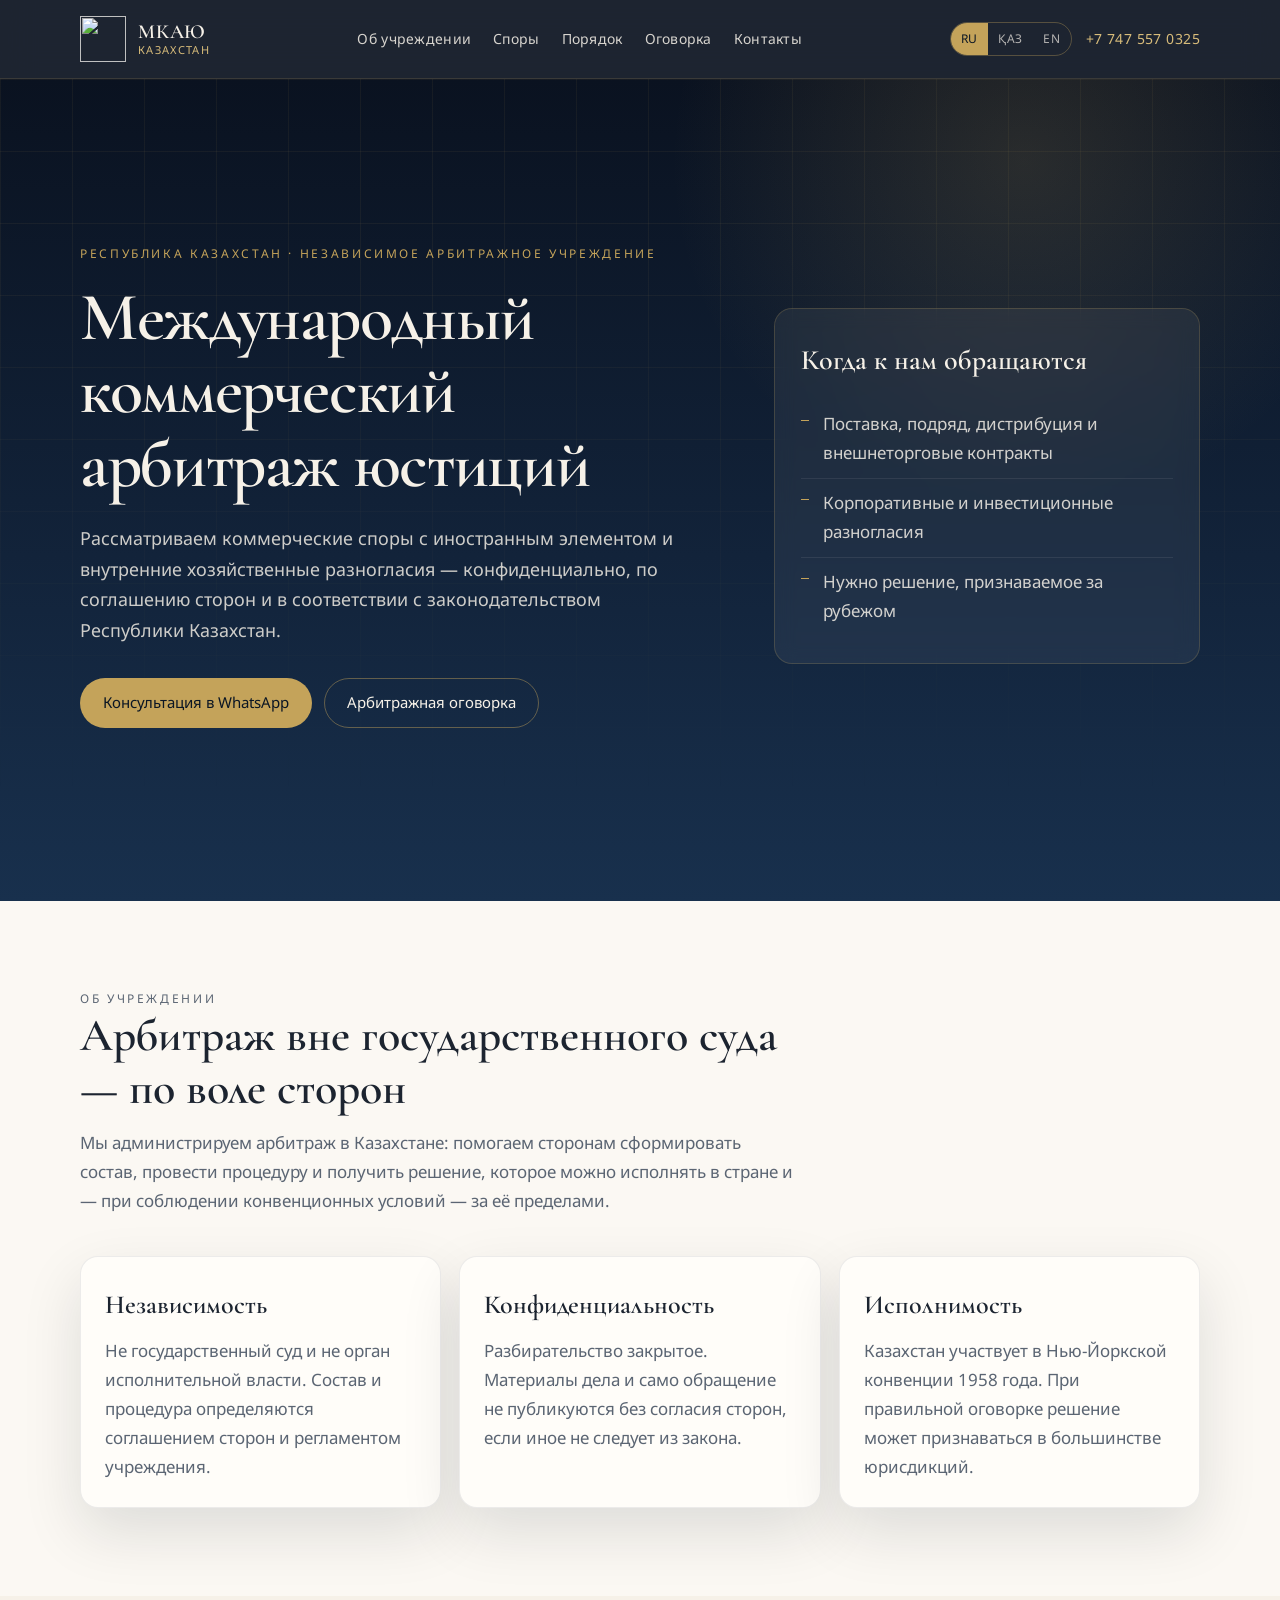
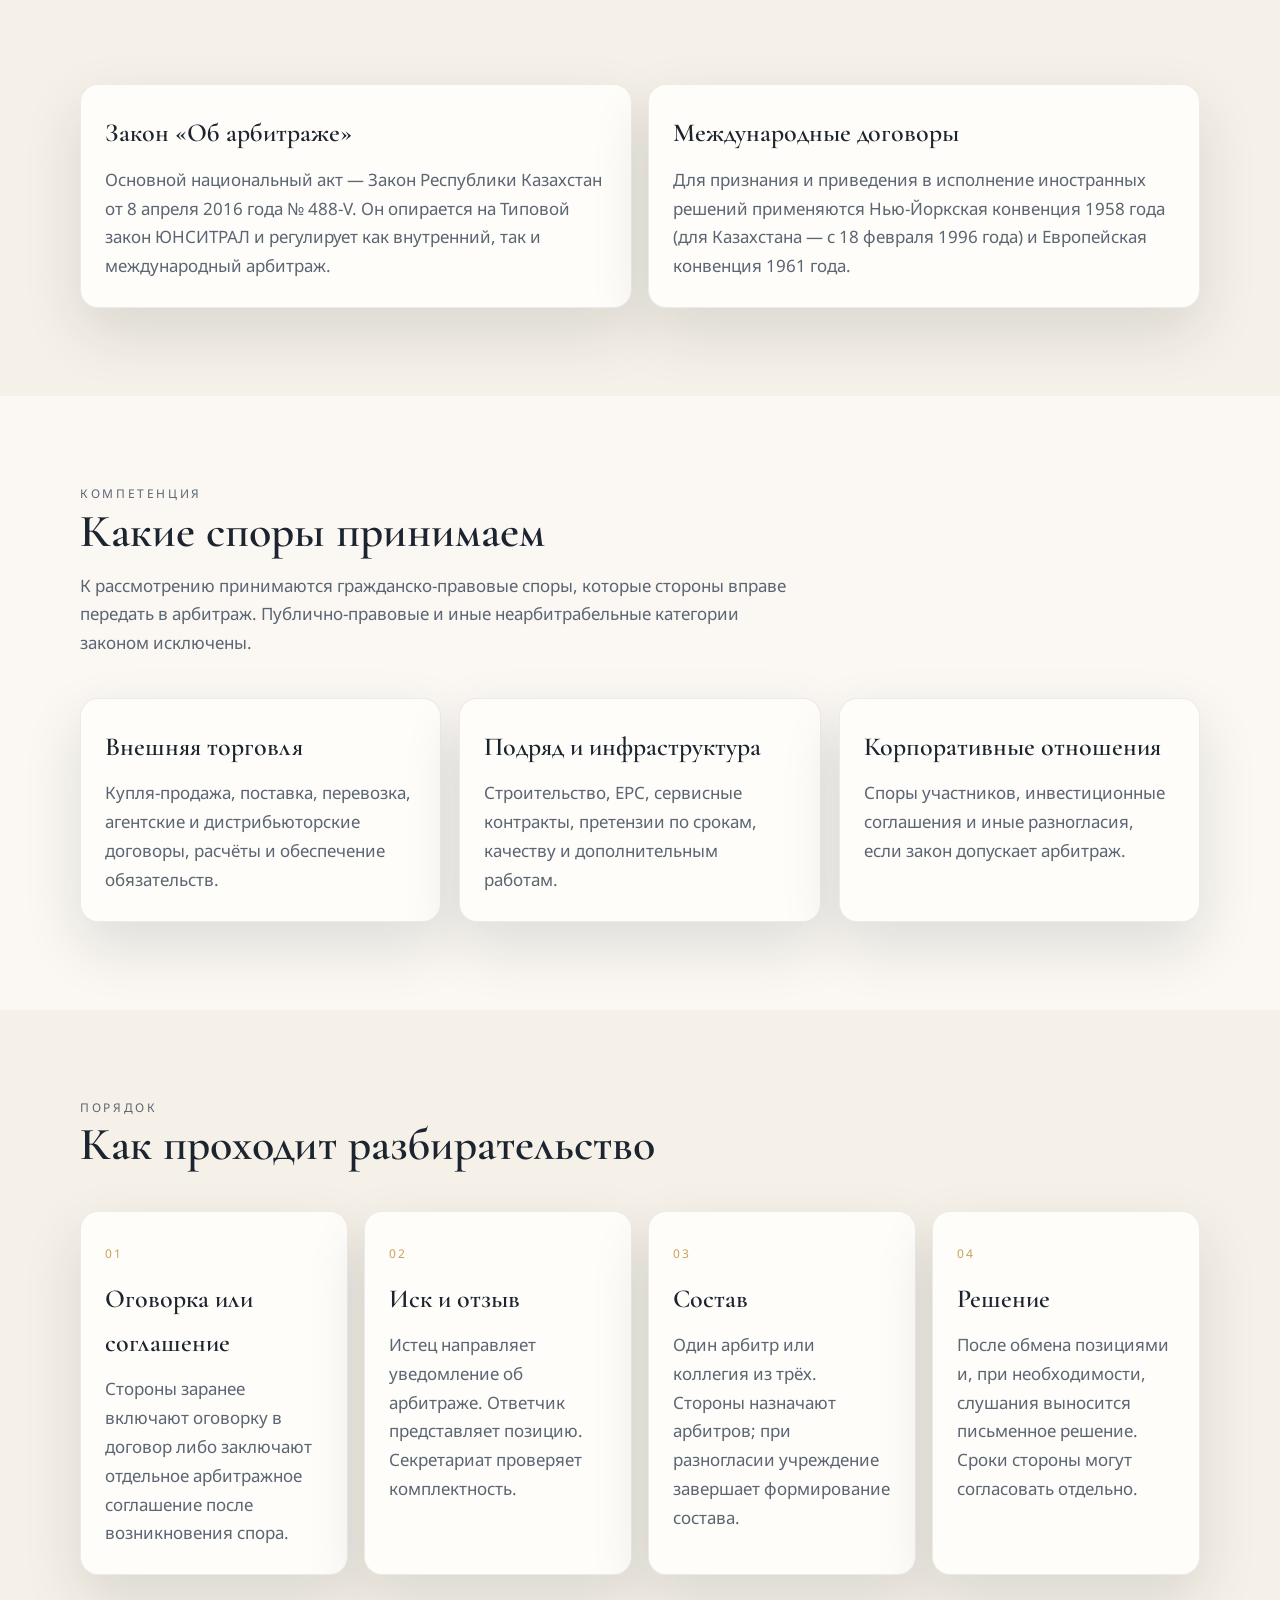
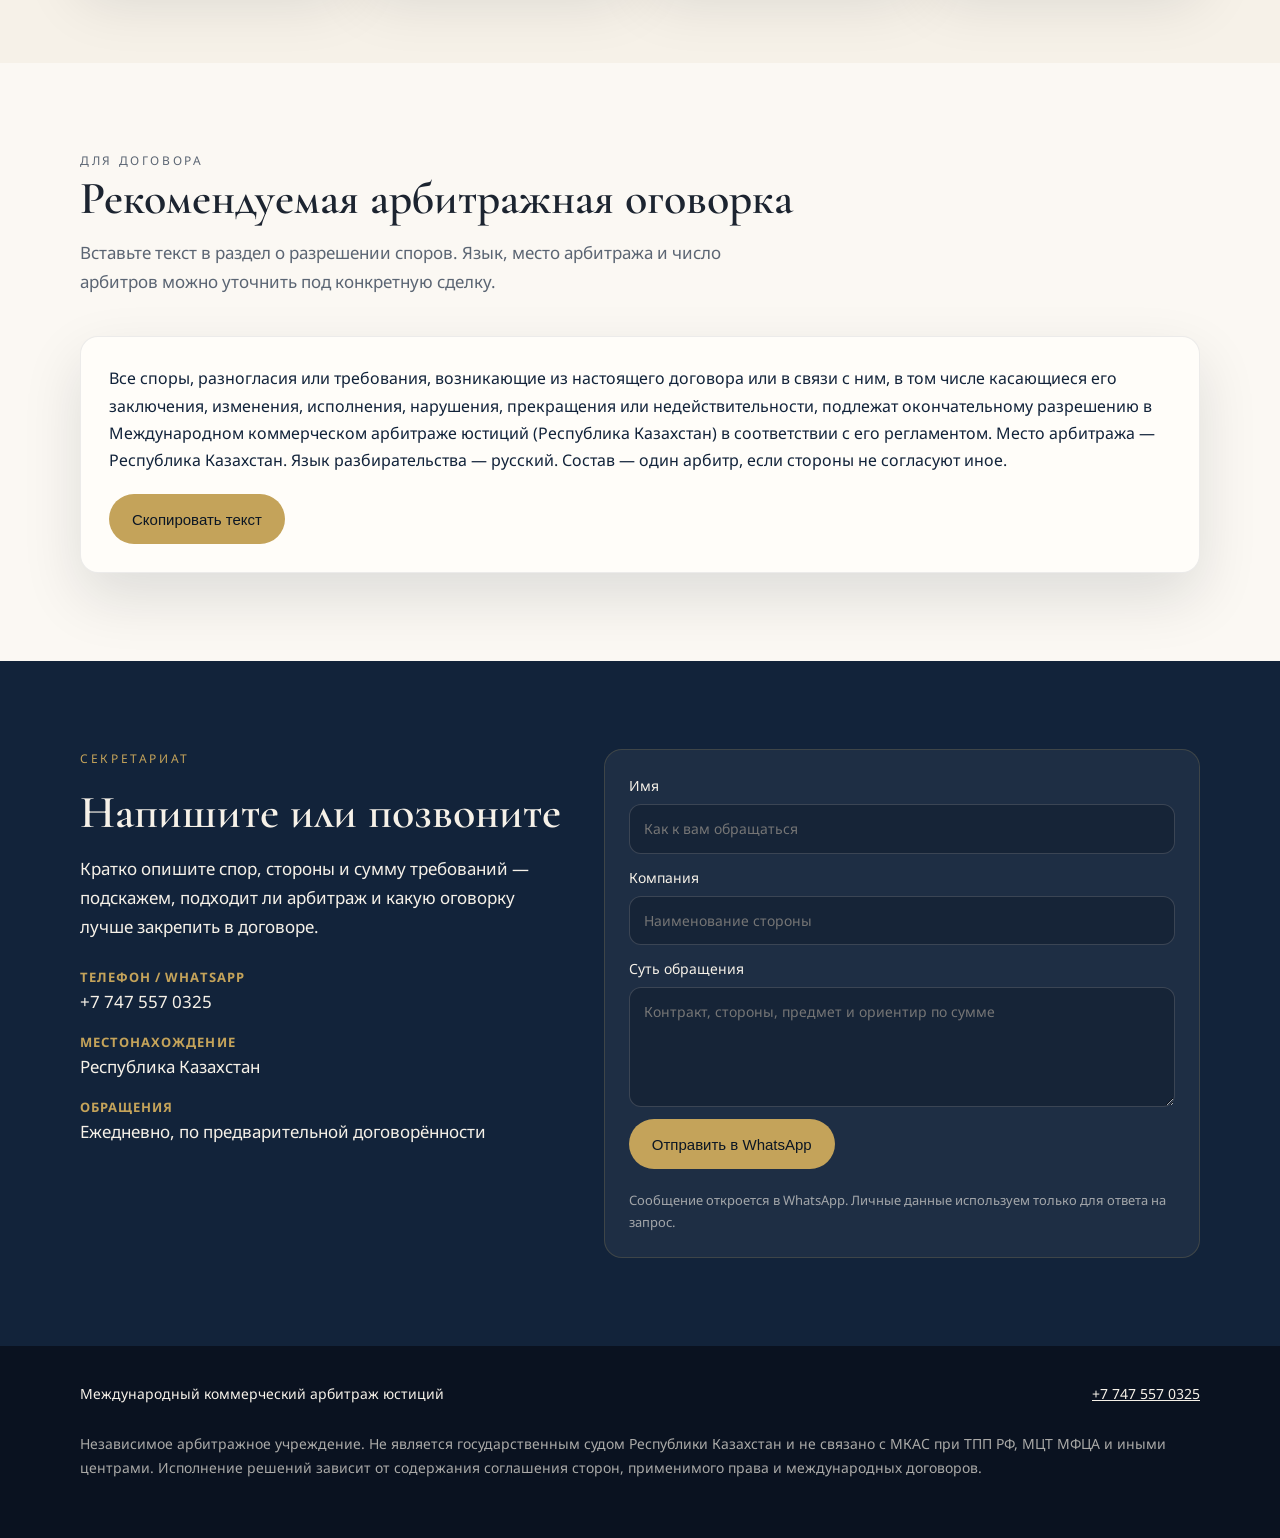
==== index.html @ 17c097e4 "Add a one-page landing for ICAJ in Kazakhstan Single-page institutional site in Russian, Kazakh, and" ====
<!DOCTYPE html>
<html lang="ru" data-lang="ru">
  <head>
    <meta charset="utf-8" />
    <meta name="viewport" content="width=device-width, initial-scale=1" />
    <meta
      name="description"
      content="Международный коммерческий арбитраж юстиций — независимое арбитражное учреждение в Республике Казахстан. Консультация: +7 747 557 0325"
    />
    <title>Международный коммерческий арбитраж юстиций — Казахстан</title>
    <link rel="icon" href="assets/emblem.svg" type="image/svg+xml" />
    <link rel="preconnect" href="https://fonts.googleapis.com" />
    <link rel="preconnect" href="https://fonts.gstatic.com" crossorigin />
    <link
      href="https://fonts.googleapis.com/css2?family=Cormorant+Garamond:wght@600;700&family=Noto+Sans:ital,wght@0,400;0,500;0,600;1,400&display=swap"
      rel="stylesheet"
    />
    <link rel="stylesheet" href="css/styles.css" />
  </head>
  <body>
    <a class="skip" href="#content">Skip</a>
    <header class="site-header">
      <div class="wrap header-inner">
        <a class="brand" href="#top">
          <img src="assets/emblem.svg" alt="" width="46" height="46" />
          <span class="brand-text">
            <strong data-i18n="brand">МКАЮ</strong>
            <span data-i18n="brandSub">Казахстан</span>
          </span>
        </a>
        <nav class="nav" aria-label="primary">
          <a href="#about" data-i18n="navAbout">Об учреждении</a>
          <a href="#disputes" data-i18n="navDisputes">Споры</a>
          <a href="#procedure" data-i18n="navProcedure">Порядок</a>
          <a href="#clause" data-i18n="navClause">Оговорка</a>
          <a href="#contact" data-i18n="navContact">Контакты</a>
        </nav>
        <div class="header-actions">
          <div class="lang" role="group" aria-label="Language">
            <button type="button" data-lang="ru" aria-pressed="true">RU</button>
            <button type="button" data-lang="kk" aria-pressed="false">ҚАЗ</button>
            <button type="button" data-lang="en" aria-pressed="false">EN</button>
          </div>
          <a class="phone" data-phone href="tel:+77475570325">+7 747 557 0325</a>
          <button class="menu-toggle" type="button" aria-expanded="false" aria-label="Menu">☰</button>
        </div>
      </div>
    </header>

    <main id="content">
      <section class="hero" id="top">
        <div class="wrap hero-grid">
          <div>
            <p class="kicker" data-i18n="kicker">Республика Казахстан · независимое арбитражное учреждение</p>
            <h1 data-i18n="h1">Международный коммерческий арбитраж юстиций</h1>
            <p class="lead" data-i18n="lead">
              Рассматриваем коммерческие споры с иностранным элементом и внутренние хозяйственные разногласия —
              конфиденциально, по соглашению сторон и в соответствии с законодательством Республики Казахстан.
            </p>
            <div class="actions">
              <a class="btn btn-gold" href="#contact" data-wa-consult data-i18n="ctaConsult">Консультация в WhatsApp</a>
              <a class="btn btn-ghost" href="#clause" data-i18n="ctaClause">Арбитражная оговорка</a>
            </div>
          </div>
          <aside class="hero-card">
            <h2 data-i18n="heroCardTitle">Когда к нам обращаются</h2>
            <ul>
              <li data-i18n="heroLi1">Поставка, подряд, дистрибуция и внешнеторговые контракты</li>
              <li data-i18n="heroLi2">Корпоративные и инвестиционные разногласия</li>
              <li data-i18n="heroLi3">Нужно решение, признаваемое за рубежом</li>
            </ul>
          </aside>
        </div>
      </section>

      <section class="section" id="about">
        <div class="wrap">
          <div class="section-head">
            <p class="kicker" data-i18n="aboutKicker">Об учреждении</p>
            <h2 data-i18n="aboutTitle">Арбитраж вне государственного суда — по воле сторон</h2>
            <p data-i18n="aboutLead">
              Мы администрируем арбитраж в Казахстане: помогаем сторонам сформировать состав, провести процедуру и получить
              решение, которое можно исполнять в стране и — при соблюдении конвенционных условий — за её пределами.
            </p>
          </div>
          <div class="cards">
            <article class="card">
              <h3 data-i18n="card1Title">Независимость</h3>
              <p data-i18n="card1Text">
                Не государственный суд и не орган исполнительной власти. Состав и процедура определяются соглашением сторон и
                регламентом учреждения.
              </p>
            </article>
            <article class="card">
              <h3 data-i18n="card2Title">Конфиденциальность</h3>
              <p data-i18n="card2Text">
                Разбирательство закрытое. Материалы дела и само обращение не публикуются без согласия сторон, если иное не
                следует из закона.
              </p>
            </article>
            <article class="card">
              <h3 data-i18n="card3Title">Исполнимость</h3>
              <p data-i18n="card3Text">
                Казахстан участвует в Нью-Йоркской конвенции 1958 года. При правильной оговорке решение может признаваться в
                большинстве юрисдикций.
              </p>
            </article>
          </div>
        </div>
      </section>

      <section class="section section-muted" id="law">
        <div class="wrap">
          <div class="laws">
            <article class="law">
              <h3 data-i18n="law1Title">Закон «Об арбитраже»</h3>
              <p data-i18n="law1Text">
                Основной национальный акт — Закон Республики Казахстан от 8 апреля 2016 года № 488-V. Он опирается на Типовой
                закон ЮНСИТРАЛ и регулирует как внутренний, так и международный арбитраж.
              </p>
            </article>
            <article class="law">
              <h3 data-i18n="law2Title">Международные договоры</h3>
              <p data-i18n="law2Text">
                Для признания и приведения в исполнение иностранных решений применяются Нью-Йоркская конвенция 1958 года (для
                Казахстана — с 18 февраля 1996 года) и Европейская конвенция 1961 года.
              </p>
            </article>
          </div>
        </div>
      </section>

      <section class="section" id="disputes">
        <div class="wrap">
          <div class="section-head">
            <p class="kicker" data-i18n="disputesKicker">Компетенция</p>
            <h2 data-i18n="disputesTitle">Какие споры принимаем</h2>
            <p data-i18n="disputesLead">
              К рассмотрению принимаются гражданско-правовые споры, которые стороны вправе передать в арбитраж.
              Публично-правовые и иные неарбитрабельные категории законом исключены.
            </p>
          </div>
          <div class="cards">
            <article class="card">
              <h3 data-i18n="d1Title">Внешняя торговля</h3>
              <p data-i18n="d1Text">
                Купля-продажа, поставка, перевозка, агентские и дистрибьюторские договоры, расчёты и обеспечение обязательств.
              </p>
            </article>
            <article class="card">
              <h3 data-i18n="d2Title">Подряд и инфраструктура</h3>
              <p data-i18n="d2Text">Строительство, EPC, сервисные контракты, претензии по срокам, качеству и дополнительным работам.</p>
            </article>
            <article class="card">
              <h3 data-i18n="d3Title">Корпоративные отношения</h3>
              <p data-i18n="d3Text">Споры участников, инвестиционные соглашения и иные разногласия, если закон допускает арбитраж.</p>
            </article>
          </div>
        </div>
      </section>

      <section class="section section-muted" id="procedure">
        <div class="wrap">
          <div class="section-head">
            <p class="kicker" data-i18n="procedureKicker">Порядок</p>
            <h2 data-i18n="procedureTitle">Как проходит разбирательство</h2>
          </div>
          <div class="steps">
            <article class="step">
              <span class="step-num">01</span>
              <h3 data-i18n="s1Title">Оговорка или соглашение</h3>
              <p data-i18n="s1Text">
                Стороны заранее включают оговорку в договор либо заключают отдельное арбитражное соглашение после возникновения
                спора.
              </p>
            </article>
            <article class="step">
              <span class="step-num">02</span>
              <h3 data-i18n="s2Title">Иск и отзыв</h3>
              <p data-i18n="s2Text">
                Истец направляет уведомление об арбитраже. Ответчик представляет позицию. Секретариат проверяет комплектность.
              </p>
            </article>
            <article class="step">
              <span class="step-num">03</span>
              <h3 data-i18n="s3Title">Состав</h3>
              <p data-i18n="s3Text">
                Один арбитр или коллегия из трёх. Стороны назначают арбитров; при разногласии учреждение завершает формирование
                состава.
              </p>
            </article>
            <article class="step">
              <span class="step-num">04</span>
              <h3 data-i18n="s4Title">Решение</h3>
              <p data-i18n="s4Text">
                После обмена позициями и, при необходимости, слушания выносится письменное решение. Сроки стороны могут
                согласовать отдельно.
              </p>
            </article>
          </div>
        </div>
      </section>

      <section class="section" id="clause">
        <div class="wrap">
          <div class="section-head">
            <p class="kicker" data-i18n="clauseKicker">Для договора</p>
            <h2 data-i18n="clauseTitle">Рекомендуемая арбитражная оговорка</h2>
            <p data-i18n="clauseLead">
              Вставьте текст в раздел о разрешении споров. Язык, место арбитража и число арбитров можно уточнить под конкретную
              сделку.
            </p>
          </div>
          <div class="clause-box">
            <blockquote data-clause data-i18n="clauseText">
              Все споры, разногласия или требования, возникающие из настоящего договора или в связи с ним, в том числе
              касающиеся его заключения, изменения, исполнения, нарушения, прекращения или недействительности, подлежат
              окончательному разрешению в Международном коммерческом арбитраже юстиций (Республика Казахстан) в соответствии с
              его регламентом. Место арбитража — Республика Казахстан. Язык разбирательства — русский. Состав — один арбитр,
              если стороны не согласуют иное.
            </blockquote>
            <button class="btn btn-gold" type="button" data-copy data-i18n="copy">Скопировать текст</button>
          </div>
        </div>
      </section>

      <section class="section section-dark" id="contact">
        <div class="wrap contact-grid">
          <div class="contact-copy">
            <p class="kicker" data-i18n="contactKicker">Секретариат</p>
            <h2 data-i18n="contactTitle">Напишите или позвоните</h2>
            <p data-i18n="contactLead">
              Кратко опишите спор, стороны и сумму требований — подскажем, подходит ли арбитраж и какую оговорку лучше закрепить
              в договоре.
            </p>
            <div class="contact-list">
              <div>
                <strong data-i18n="phoneLabel">Телефон / WhatsApp</strong>
                <a data-phone href="tel:+77475570325">+7 747 557 0325</a>
              </div>
              <div>
                <strong data-i18n="placeLabel">Местонахождение</strong>
                <span data-i18n="placeValue">Республика Казахстан</span>
              </div>
              <div>
                <strong data-i18n="hoursLabel">Обращения</strong>
                <span data-i18n="hoursValue">Ежедневно, по предварительной договорённости</span>
              </div>
            </div>
          </div>
          <form class="form" action="#" method="post">
            <label>
              <span data-i18n="name">Имя</span>
              <input name="name" type="text" autocomplete="name" data-i18n-ph="namePh" placeholder="Как к вам обращаться" />
            </label>
            <label>
              <span data-i18n="company">Компания</span>
              <input name="company" type="text" autocomplete="organization" data-i18n-ph="companyPh" placeholder="Наименование стороны" />
            </label>
            <label>
              <span data-i18n="message">Суть обращения</span>
              <textarea name="message" required data-i18n-ph="messagePh" placeholder="Контракт, стороны, предмет и ориентир по сумме"></textarea>
            </label>
            <button class="btn btn-gold" type="submit" data-i18n="send">Отправить в WhatsApp</button>
            <p class="note" data-i18n="formNote">
              Сообщение откроется в WhatsApp. Личные данные используем только для ответа на запрос.
            </p>
          </form>
        </div>
      </section>
    </main>

    <footer class="site-footer">
      <div class="wrap footer-inner">
        <div class="footer-top">
          <span data-i18n="footerName">Международный коммерческий арбитраж юстиций</span>
          <a data-phone href="tel:+77475570325">+7 747 557 0325</a>
        </div>
        <p data-i18n="footerLegal">
          Независимое арбитражное учреждение. Не является государственным судом Республики Казахстан и не связано с МКАС при
          ТПП РФ, МЦТ МФЦА и иными центрами. Исполнение решений зависит от содержания соглашения сторон, применимого права и
          международных договоров.
        </p>
      </div>
    </footer>
    <script src="js/main.js"></script>
  </body>
</html>
---- css/styles.css ----
:root {
  --ink: #0b1624;
  --navy: #12233a;
  --navy-deep: #0a1220;
  --gold: #c4a35a;
  --gold-soft: #d8bc7a;
  --parchment: #f6f1e8;
  --cream: #fbf8f3;
  --paper: #fffdf9;
  --slate: #5b6573;
  --line: rgba(196, 163, 90, 0.28);
  --text: #1c2430;
  --shadow: 0 24px 60px rgba(11, 22, 36, 0.12);
  --radius: 18px;
}

* {
  box-sizing: border-box;
}

html {
  scroll-behavior: smooth;
}

body {
  margin: 0;
  color: var(--text);
  background: var(--cream);
  font-family: "Noto Sans", "Segoe UI", sans-serif;
  font-size: 17px;
  line-height: 1.7;
}

img {
  max-width: 100%;
}

a {
  color: inherit;
}

.skip {
  position: absolute;
  left: -999px;
}

.skip:focus {
  left: 16px;
  top: 16px;
  z-index: 80;
  background: #fff;
  padding: 8px 12px;
}

.wrap {
  width: min(1120px, calc(100% - 40px));
  margin: 0 auto;
}

.site-header {
  position: sticky;
  top: 0;
  z-index: 40;
  background: rgba(10, 18, 32, 0.92);
  backdrop-filter: blur(16px);
  border-bottom: 1px solid rgba(196, 163, 90, 0.18);
}

.header-inner {
  display: flex;
  align-items: center;
  justify-content: space-between;
  gap: 20px;
  min-height: 78px;
}

.brand {
  display: flex;
  align-items: center;
  gap: 12px;
  text-decoration: none;
  color: #f6f1e8;
}

.brand img,
.brand svg {
  width: 46px;
  height: 46px;
  flex-shrink: 0;
}

.brand-text {
  display: flex;
  flex-direction: column;
  line-height: 1.15;
}

.brand-text strong {
  font-family: "Cormorant Garamond", Georgia, serif;
  font-size: 20px;
  font-weight: 600;
  letter-spacing: 0.04em;
}

.brand-text span {
  color: var(--gold-soft);
  font-size: 11px;
  letter-spacing: 0.12em;
  text-transform: uppercase;
}

.nav {
  display: flex;
  align-items: center;
  gap: 22px;
}

.nav a {
  color: rgba(246, 241, 232, 0.86);
  text-decoration: none;
  font-size: 14px;
  letter-spacing: 0.02em;
}

.nav a:hover {
  color: var(--gold-soft);
}

.header-actions {
  display: flex;
  align-items: center;
  gap: 14px;
}

.lang {
  display: flex;
  border: 1px solid rgba(196, 163, 90, 0.35);
  border-radius: 999px;
  overflow: hidden;
}

.lang button {
  appearance: none;
  border: 0;
  background: transparent;
  color: rgba(246, 241, 232, 0.7);
  padding: 6px 10px;
  font: inherit;
  font-size: 12px;
  letter-spacing: 0.06em;
  cursor: pointer;
}

.lang button[aria-pressed="true"] {
  background: var(--gold);
  color: var(--ink);
}

.phone {
  color: var(--gold-soft);
  text-decoration: none;
  font-size: 14px;
  letter-spacing: 0.03em;
  white-space: nowrap;
}

.menu-toggle {
  display: none;
  background: transparent;
  border: 1px solid rgba(196, 163, 90, 0.4);
  color: var(--gold-soft);
  width: 42px;
  height: 42px;
  border-radius: 10px;
}

.hero {
  position: relative;
  overflow: hidden;
  background:
    radial-gradient(circle at 80% 10%, rgba(196, 163, 90, 0.16), transparent 28%),
    linear-gradient(180deg, var(--navy-deep) 0%, var(--navy) 58%, #18304d 100%);
  color: var(--parchment);
  min-height: calc(100vh - 78px);
  display: flex;
  align-items: center;
}

.hero::before {
  content: "";
  position: absolute;
  inset: 0;
  background-image:
    linear-gradient(rgba(196, 163, 90, 0.07) 1px, transparent 1px),
    linear-gradient(90deg, rgba(196, 163, 90, 0.07) 1px, transparent 1px);
  background-size: 72px 72px;
  mask-image: linear-gradient(180deg, #000 20%, transparent 88%);
  pointer-events: none;
}

.hero-grid {
  position: relative;
  display: grid;
  grid-template-columns: 1.2fr 0.8fr;
  gap: 56px;
  padding: 88px 0 96px;
}

.kicker {
  margin: 0 0 16px;
  color: var(--gold);
  font-size: 12px;
  letter-spacing: 0.22em;
  text-transform: uppercase;
}

.hero h1 {
  margin: 0 0 22px;
  font-family: "Cormorant Garamond", Georgia, serif;
  font-size: clamp(40px, 6vw, 68px);
  font-weight: 600;
  line-height: 1.08;
  letter-spacing: -0.02em;
}

.lead {
  max-width: 38rem;
  margin: 0 0 32px;
  color: rgba(246, 241, 232, 0.82);
  font-size: 18px;
}

.actions {
  display: flex;
  flex-wrap: wrap;
  gap: 12px;
}

.btn {
  display: inline-flex;
  align-items: center;
  justify-content: center;
  min-height: 50px;
  padding: 0 22px;
  border-radius: 999px;
  text-decoration: none;
  border: 1px solid transparent;
  font-size: 15px;
  cursor: pointer;
}

.btn-gold {
  background: var(--gold);
  color: var(--ink);
}

.btn-gold:hover {
  background: var(--gold-soft);
}

.btn-ghost {
  border-color: rgba(196, 163, 90, 0.45);
  color: var(--parchment);
  background: transparent;
}

.btn-ghost:hover {
  border-color: var(--gold);
  color: var(--gold-soft);
}

.btn:focus-visible,
.lang button:focus-visible,
.nav a:focus-visible,
.phone:focus-visible,
.form input:focus-visible,
.form textarea:focus-visible {
  outline: 2px solid var(--gold);
  outline-offset: 2px;
}

.hero-card {
  align-self: center;
  background: rgba(255, 253, 249, 0.06);
  border: 1px solid rgba(196, 163, 90, 0.22);
  border-radius: var(--radius);
  padding: 28px 26px;
  backdrop-filter: blur(10px);
}

.hero-card h2 {
  margin: 0 0 16px;
  font-family: "Cormorant Garamond", Georgia, serif;
  font-size: 28px;
  font-weight: 600;
}

.hero-card ul {
  margin: 0;
  padding: 0;
  list-style: none;
}

.hero-card li {
  position: relative;
  padding: 10px 0 10px 22px;
  color: rgba(246, 241, 232, 0.84);
  border-top: 1px solid rgba(246, 241, 232, 0.08);
}

.hero-card li:first-child {
  border-top: 0;
}

.hero-card li::before {
  content: "";
  position: absolute;
  left: 0;
  top: 20px;
  width: 8px;
  height: 1px;
  background: var(--gold);
}

.section {
  padding: 88px 0;
}

.section-muted {
  background: var(--parchment);
}

.section-dark {
  background: var(--navy);
  color: var(--parchment);
}

.section-head {
  max-width: 720px;
  margin-bottom: 40px;
}

.section-head h2,
.clause h2,
.contact-copy h2 {
  margin: 0 0 14px;
  font-family: "Cormorant Garamond", Georgia, serif;
  font-size: clamp(32px, 4vw, 46px);
  font-weight: 600;
  line-height: 1.15;
}

.section-head p,
.prose p {
  margin: 0;
  color: var(--slate);
}

.section-dark .section-head p,
.section-dark .prose p {
  color: rgba(246, 241, 232, 0.74);
}

.cards {
  display: grid;
  grid-template-columns: repeat(3, 1fr);
  gap: 18px;
}

.card,
.step,
.law {
  background: var(--paper);
  border: 1px solid rgba(18, 35, 58, 0.08);
  border-radius: var(--radius);
  padding: 26px 24px;
  box-shadow: var(--shadow);
}

.card h3,
.step h3,
.law h3 {
  margin: 0 0 10px;
  font-family: "Cormorant Garamond", Georgia, serif;
  font-size: 26px;
  font-weight: 600;
}

.card p,
.step p,
.law p {
  margin: 0;
  color: var(--slate);
}

.steps {
  display: grid;
  grid-template-columns: repeat(4, 1fr);
  gap: 16px;
}

.step-num {
  display: inline-block;
  margin-bottom: 12px;
  color: var(--gold);
  letter-spacing: 0.16em;
  font-size: 12px;
}

.laws {
  display: grid;
  grid-template-columns: 1fr 1fr;
  gap: 16px;
}

.clause-box {
  background: var(--paper);
  border: 1px solid rgba(18, 35, 58, 0.08);
  border-radius: var(--radius);
  padding: 28px;
  box-shadow: var(--shadow);
}

.clause-box blockquote {
  margin: 0 0 20px;
  font-size: 16px;
  color: var(--navy);
}

.contact-grid {
  display: grid;
  grid-template-columns: 0.9fr 1.1fr;
  gap: 36px;
  align-items: start;
}

.contact-list {
  display: grid;
  gap: 14px;
  margin: 24px 0 0;
}

.contact-list a,
.contact-list span {
  display: block;
  text-decoration: none;
}

.contact-list strong {
  display: block;
  font-size: 13px;
  letter-spacing: 0.08em;
  text-transform: uppercase;
  color: var(--gold);
}

.form {
  display: grid;
  gap: 12px;
  background: rgba(255, 253, 249, 0.05);
  border: 1px solid rgba(196, 163, 90, 0.2);
  border-radius: var(--radius);
  padding: 24px;
}

.form label {
  display: grid;
  gap: 6px;
  font-size: 14px;
}

.form input,
.form textarea,
.form select {
  width: 100%;
  border: 1px solid rgba(246, 241, 232, 0.16);
  background: rgba(10, 18, 32, 0.35);
  color: var(--parchment);
  border-radius: 12px;
  padding: 12px 14px;
  font: inherit;
}

.form textarea {
  min-height: 120px;
  resize: vertical;
}

.form button {
  justify-self: start;
}

.note {
  margin: 8px 0 0;
  font-size: 13px;
  color: rgba(246, 241, 232, 0.62);
}

.site-footer {
  background: var(--navy-deep);
  color: rgba(246, 241, 232, 0.68);
  padding: 36px 0 44px;
  font-size: 14px;
}

.footer-inner {
  display: grid;
  gap: 12px;
}

.footer-top {
  display: flex;
  justify-content: space-between;
  gap: 20px;
  color: var(--parchment);
}

@media (max-width: 900px) {
  .hero-grid,
  .cards,
  .steps,
  .laws,
  .contact-grid,
  .footer-top {
    grid-template-columns: 1fr;
  }

  .menu-toggle {
    display: inline-flex;
    align-items: center;
    justify-content: center;
  }

  .nav {
    display: none;
    position: absolute;
    left: 0;
    right: 0;
    top: 78px;
    background: var(--navy-deep);
    flex-direction: column;
    align-items: flex-start;
    padding: 18px 20px 24px;
    gap: 14px;
  }

  .nav.open {
    display: flex;
  }

  .phone {
    display: none;
  }

  .hero-grid,
  .section {
    padding-top: 56px;
    padding-bottom: 56px;
  }
}
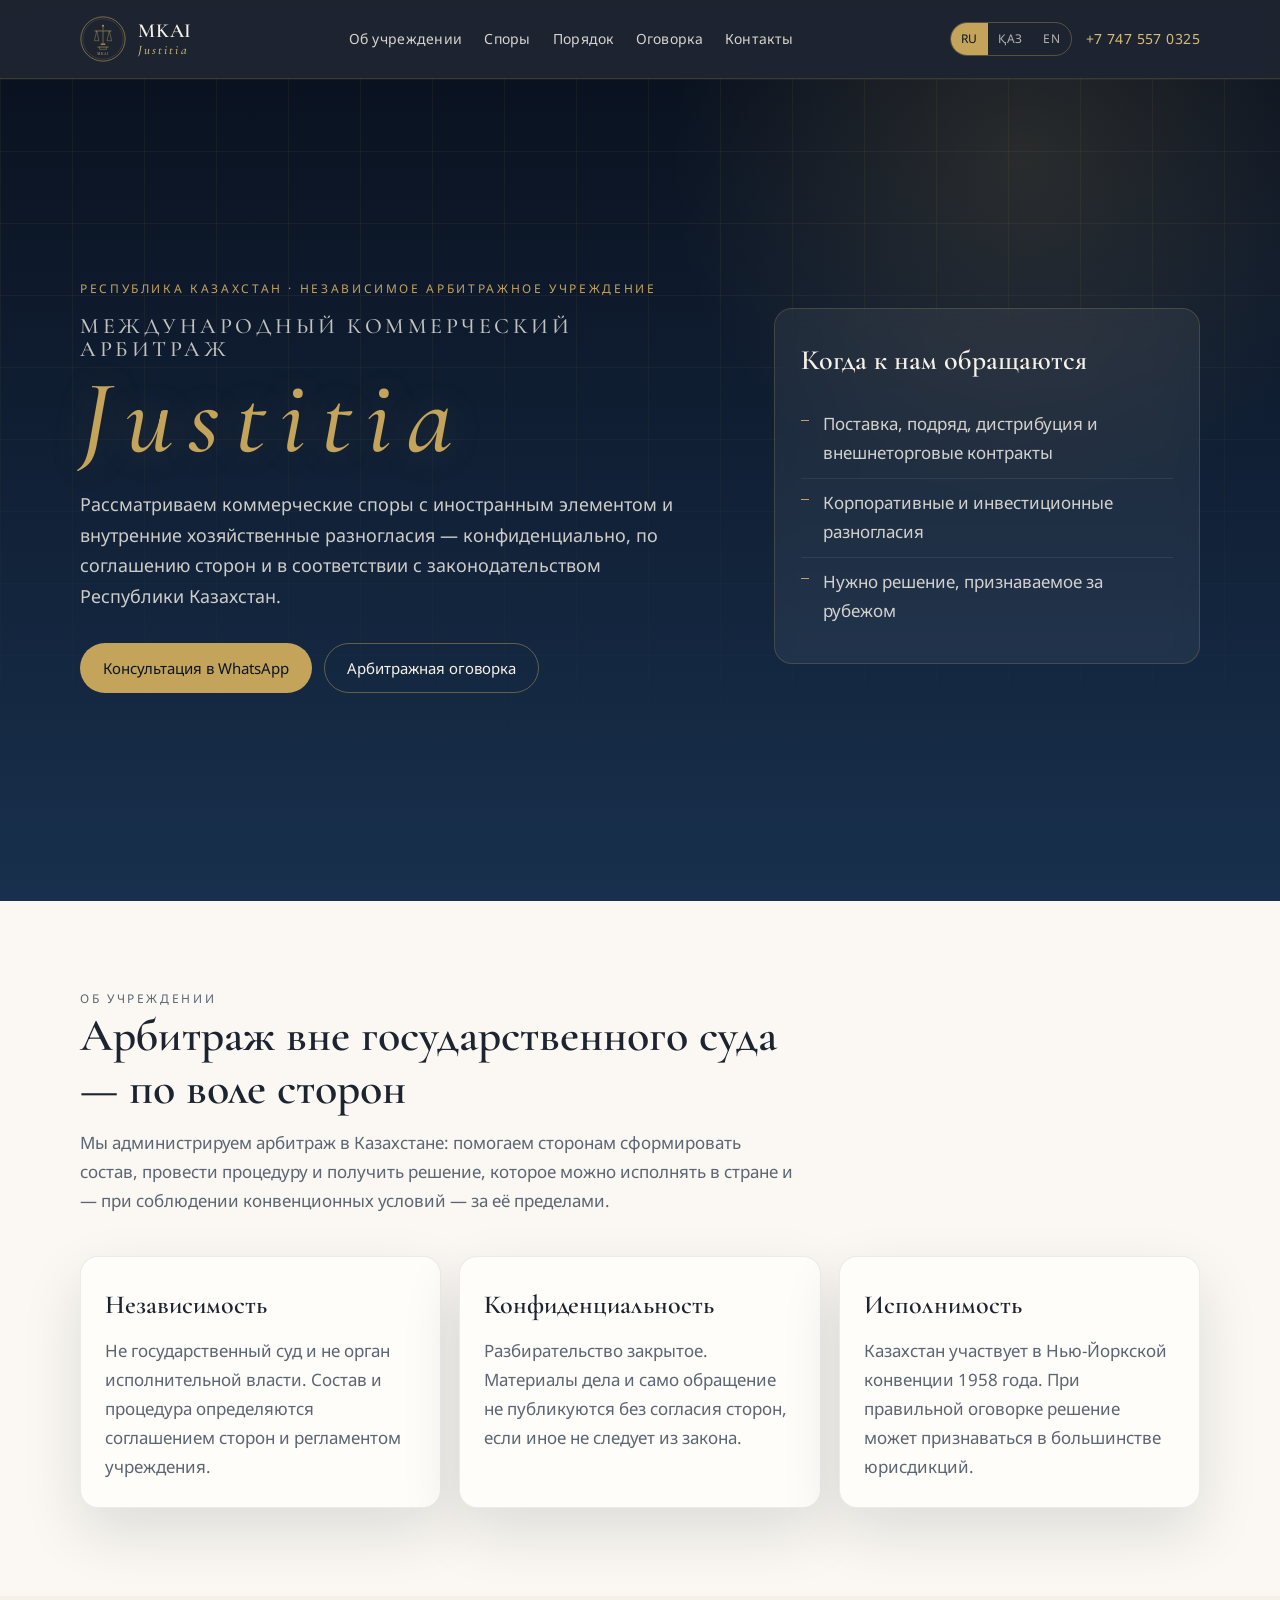
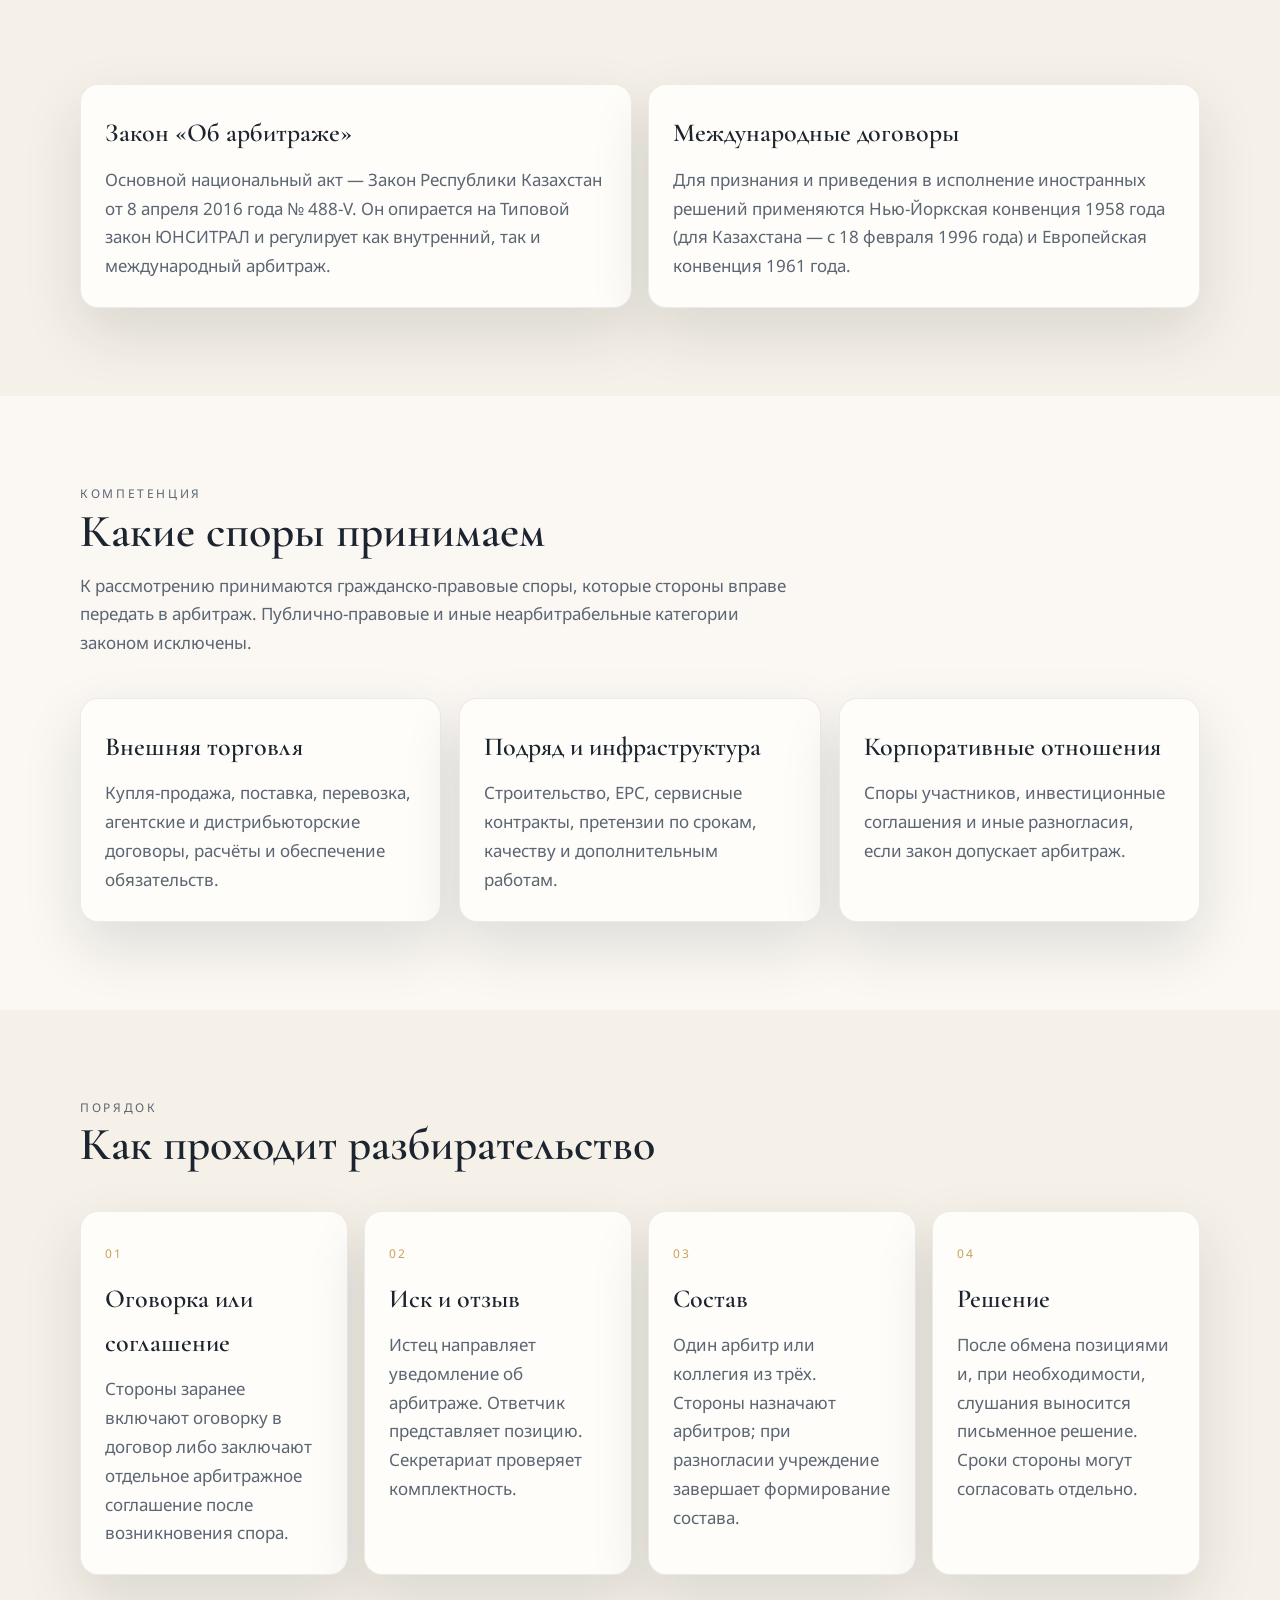
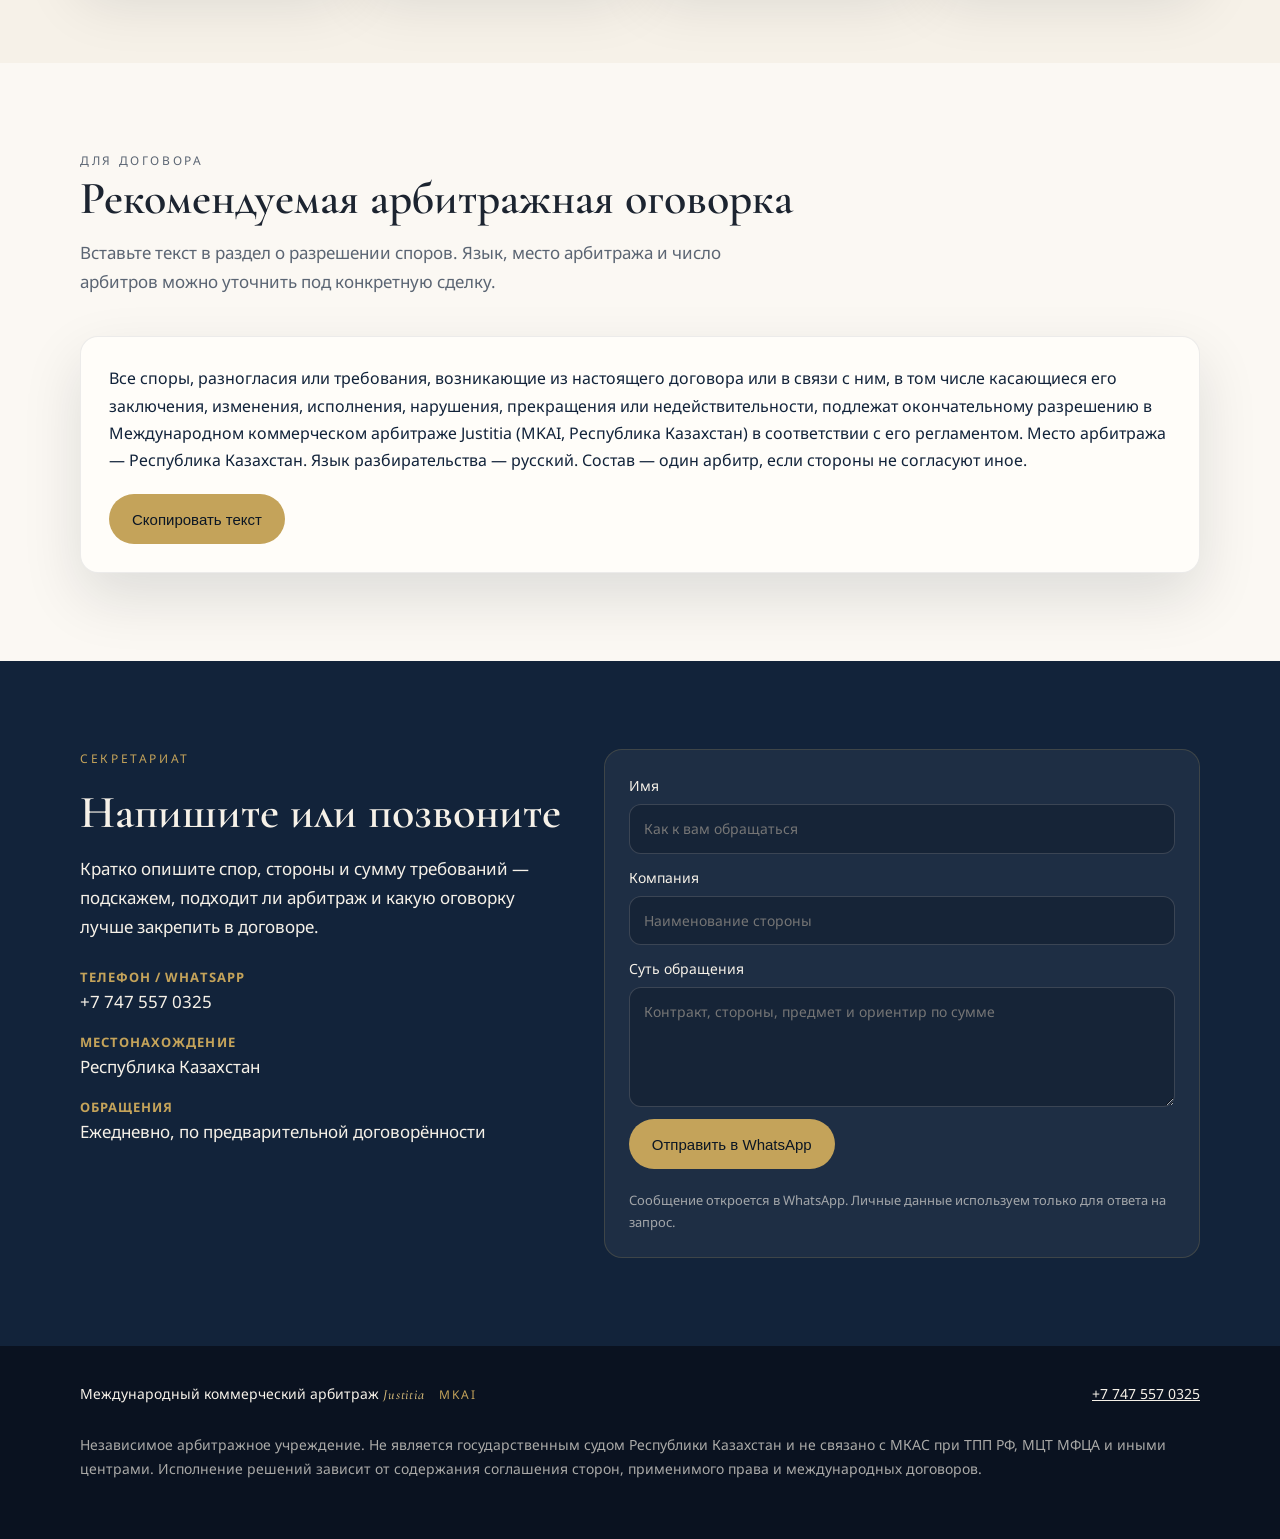
==== commit cef34884: "Rebrand to Justitia and MKAI Rename the institution to Международный коммерческий арбитраж Justitia," ====
--- a/index.html
+++ b/index.html
@@ -5,14 +5,14 @@
     <meta name="viewport" content="width=device-width, initial-scale=1" />
     <meta
       name="description"
-      content="Международный коммерческий арбитраж юстиций — независимое арбитражное учреждение в Республике Казахстан. Консультация: +7 747 557 0325"
+      content="Международный коммерческий арбитраж Justitia (MKAI) — независимое арбитражное учреждение в Республике Казахстан. Консультация: +7 747 557 0325"
     />
-    <title>Международный коммерческий арбитраж юстиций — Казахстан</title>
+    <title>MKAI · Justitia — Международный коммерческий арбитраж</title>
     <link rel="icon" href="assets/emblem.svg" type="image/svg+xml" />
     <link rel="preconnect" href="https://fonts.googleapis.com" />
     <link rel="preconnect" href="https://fonts.gstatic.com" crossorigin />
     <link
-      href="https://fonts.googleapis.com/css2?family=Cormorant+Garamond:wght@600;700&family=Noto+Sans:ital,wght@0,400;0,500;0,600;1,400&display=swap"
+      href="https://fonts.googleapis.com/css2?family=Cormorant+Garamond:ital,wght@0,500;0,600;1,500;1,600&family=Noto+Sans:ital,wght@0,400;0,500;0,600;1,400&display=swap"
       rel="stylesheet"
     />
     <link rel="stylesheet" href="css/styles.css" />
@@ -24,8 +24,8 @@
         <a class="brand" href="#top">
           <img src="assets/emblem.svg" alt="" width="46" height="46" />
           <span class="brand-text">
-            <strong data-i18n="brand">МКАЮ</strong>
-            <span data-i18n="brandSub">Казахстан</span>
+            <strong data-i18n="brand">MKAI</strong>
+            <span class="brand-justitia">Justitia</span>
           </span>
         </a>
         <nav class="nav" aria-label="primary">
@@ -52,7 +52,10 @@
         <div class="wrap hero-grid">
           <div>
             <p class="kicker" data-i18n="kicker">Республика Казахстан · независимое арбитражное учреждение</p>
-            <h1 data-i18n="h1">Международный коммерческий арбитраж юстиций</h1>
+            <h1>
+              <span class="hero-line" data-i18n="h1Lead">Международный коммерческий арбитраж</span>
+              <span class="justitia">Justitia</span>
+            </h1>
             <p class="lead" data-i18n="lead">
               Рассматриваем коммерческие споры с иностранным элементом и внутренние хозяйственные разногласия —
               конфиденциально, по соглашению сторон и в соответствии с законодательством Республики Казахстан.
@@ -215,9 +218,9 @@
             <blockquote data-clause data-i18n="clauseText">
               Все споры, разногласия или требования, возникающие из настоящего договора или в связи с ним, в том числе
               касающиеся его заключения, изменения, исполнения, нарушения, прекращения или недействительности, подлежат
-              окончательному разрешению в Международном коммерческом арбитраже юстиций (Республика Казахстан) в соответствии с
-              его регламентом. Место арбитража — Республика Казахстан. Язык разбирательства — русский. Состав — один арбитр,
-              если стороны не согласуют иное.
+              окончательному разрешению в Международном коммерческом арбитраже Justitia (MKAI, Республика Казахстан) в
+              соответствии с его регламентом. Место арбитража — Республика Казахстан. Язык разбирательства — русский. Состав —
+              один арбитр, если стороны не согласуют иное.
             </blockquote>
             <button class="btn btn-gold" type="button" data-copy data-i18n="copy">Скопировать текст</button>
           </div>
@@ -273,7 +276,11 @@
     <footer class="site-footer">
       <div class="wrap footer-inner">
         <div class="footer-top">
-          <span data-i18n="footerName">Международный коммерческий арбитраж юстиций</span>
+          <span>
+            <span data-i18n="footerName">Международный коммерческий арбитраж</span>
+            <em class="justitia-inline">Justitia</em>
+            <span class="footer-mark">MKAI</span>
+          </span>
           <a data-phone href="tel:+77475570325">+7 747 557 0325</a>
         </div>
         <p data-i18n="footerLegal">
--- a/css/styles.css
+++ b/css/styles.css
@@ -102,11 +102,15 @@
   letter-spacing: 0.04em;
 }
 
-.brand-text span {
+.brand-text span,
+.brand-justitia {
   color: var(--gold-soft);
-  font-size: 11px;
-  letter-spacing: 0.12em;
-  text-transform: uppercase;
+  font-size: 13px;
+  letter-spacing: 0.16em;
+  text-transform: none;
+  font-family: "Cormorant Garamond", Georgia, serif;
+  font-style: italic;
+  font-weight: 500;
 }
 
 .nav {
@@ -217,10 +221,45 @@
 .hero h1 {
   margin: 0 0 22px;
   font-family: "Cormorant Garamond", Georgia, serif;
-  font-size: clamp(40px, 6vw, 68px);
   font-weight: 600;
-  line-height: 1.08;
-  letter-spacing: -0.02em;
+  line-height: 1.05;
+}
+
+.hero-line {
+  display: block;
+  margin-bottom: 10px;
+  font-size: clamp(16px, 2.1vw, 22px);
+  font-weight: 500;
+  letter-spacing: 0.16em;
+  text-transform: uppercase;
+  color: rgba(246, 241, 232, 0.78);
+}
+
+.justitia {
+  display: block;
+  font-family: "Cormorant Garamond", Georgia, serif;
+  font-style: italic;
+  font-weight: 500;
+  font-size: clamp(58px, 9vw, 104px);
+  letter-spacing: 0.14em;
+  line-height: 0.92;
+  color: var(--gold);
+  text-shadow: 0 0 40px rgba(196, 163, 90, 0.18);
+}
+
+.justitia-inline {
+  font-family: "Cormorant Garamond", Georgia, serif;
+  font-style: italic;
+  font-weight: 500;
+  letter-spacing: 0.06em;
+  color: var(--gold-soft);
+}
+
+.footer-mark {
+  margin-left: 10px;
+  letter-spacing: 0.18em;
+  font-size: 12px;
+  color: var(--gold);
 }
 
 .lead {
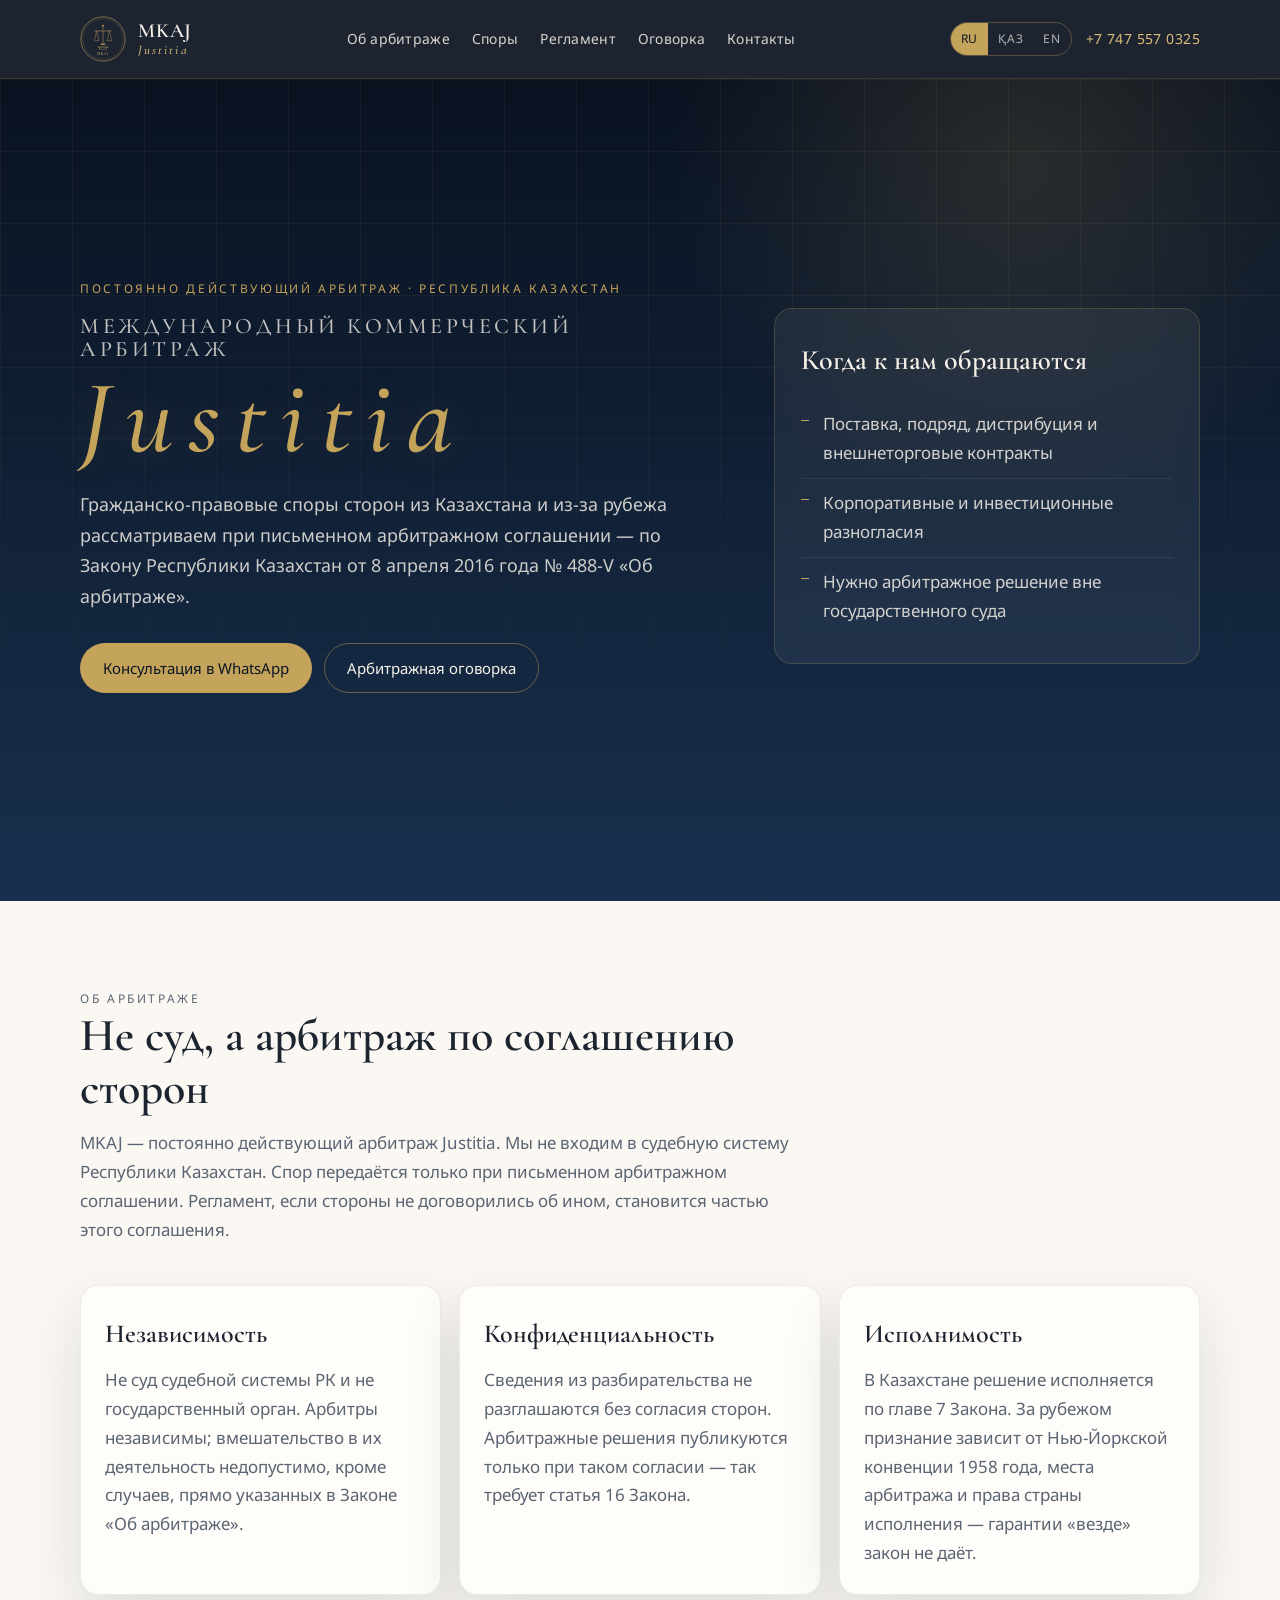
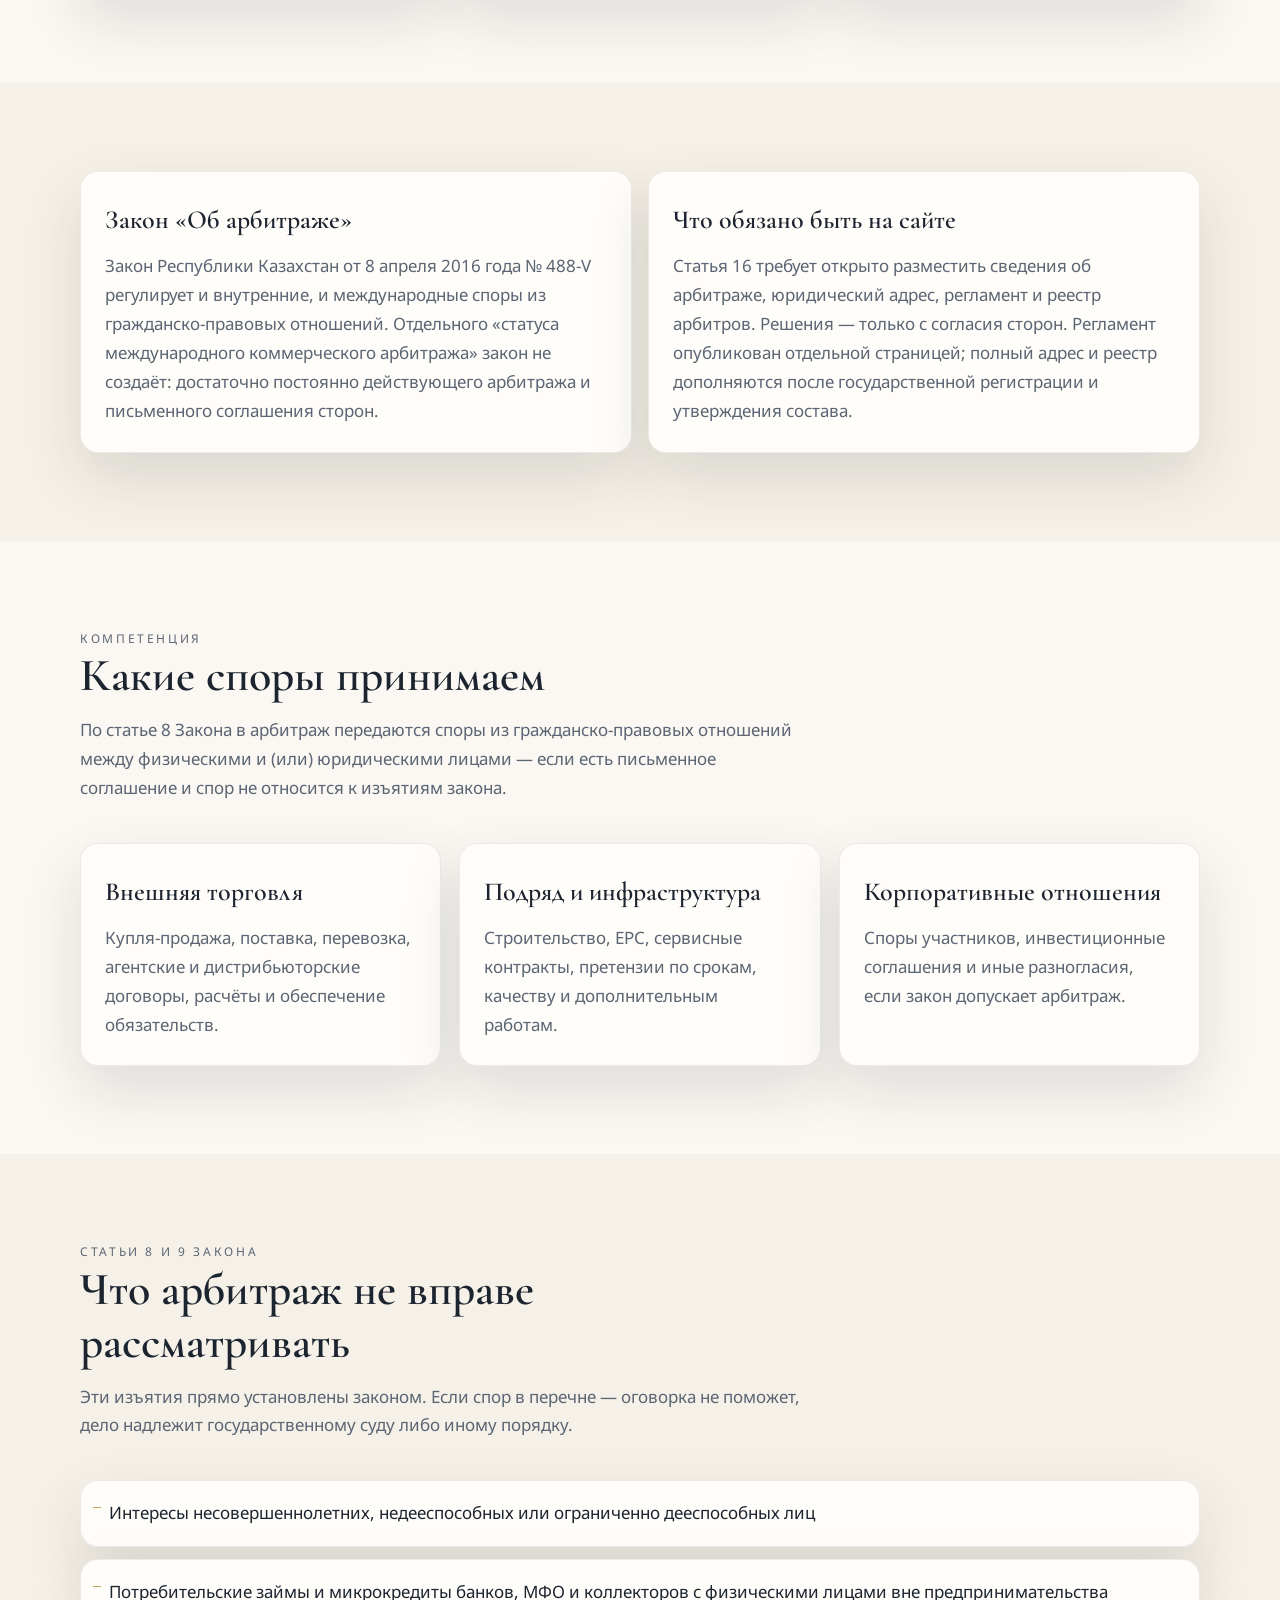
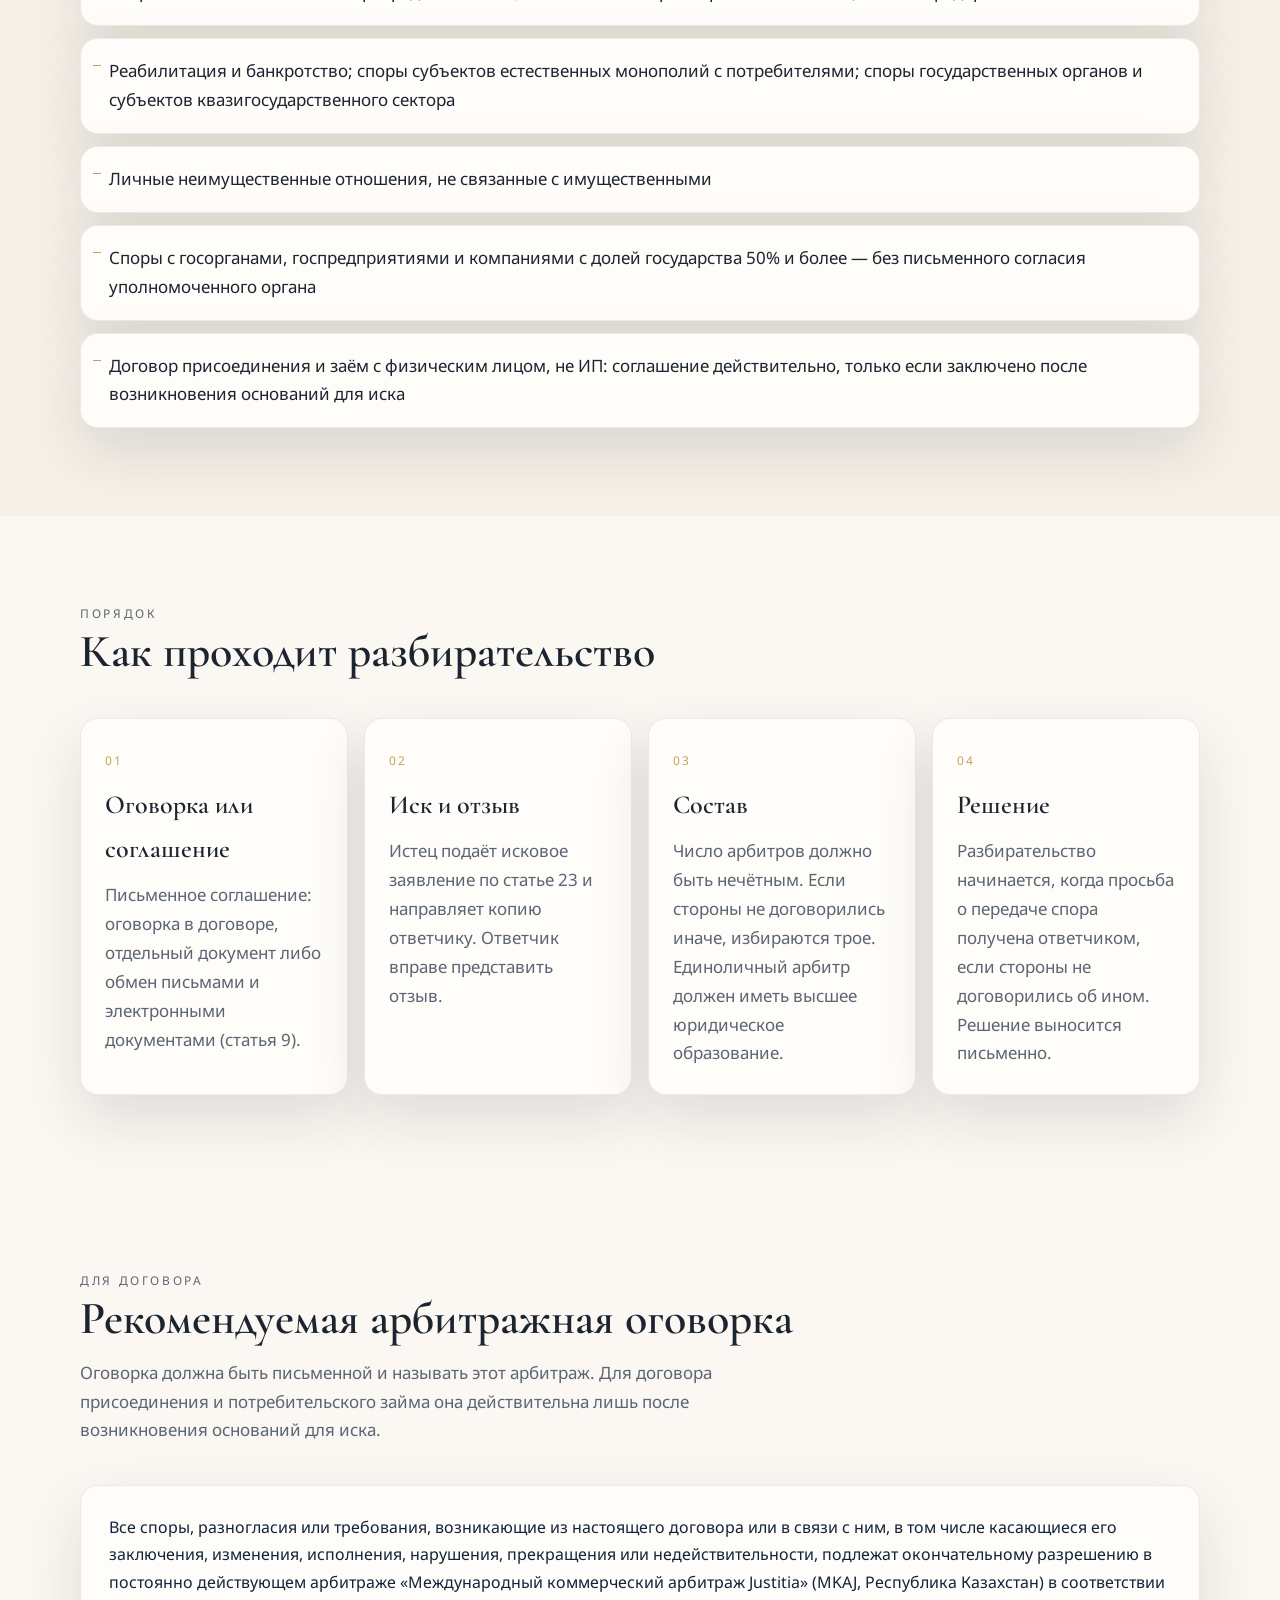
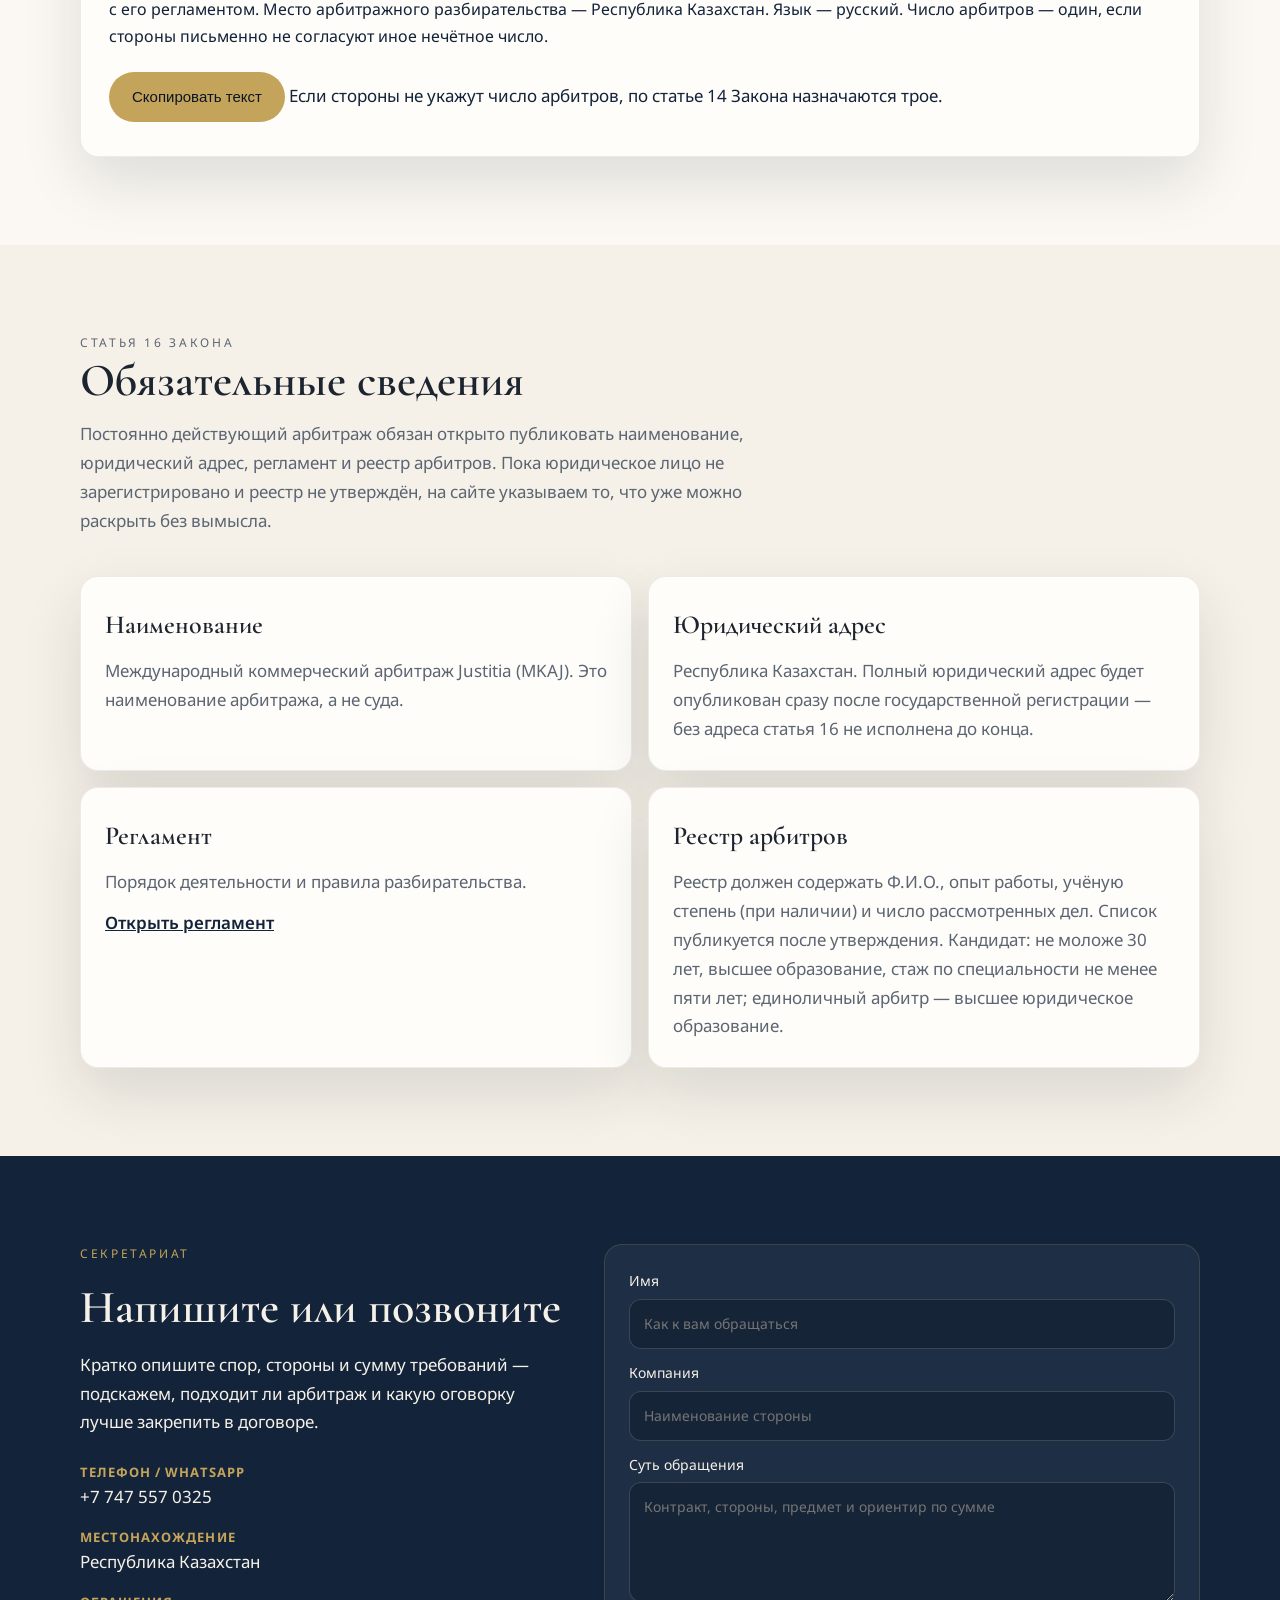
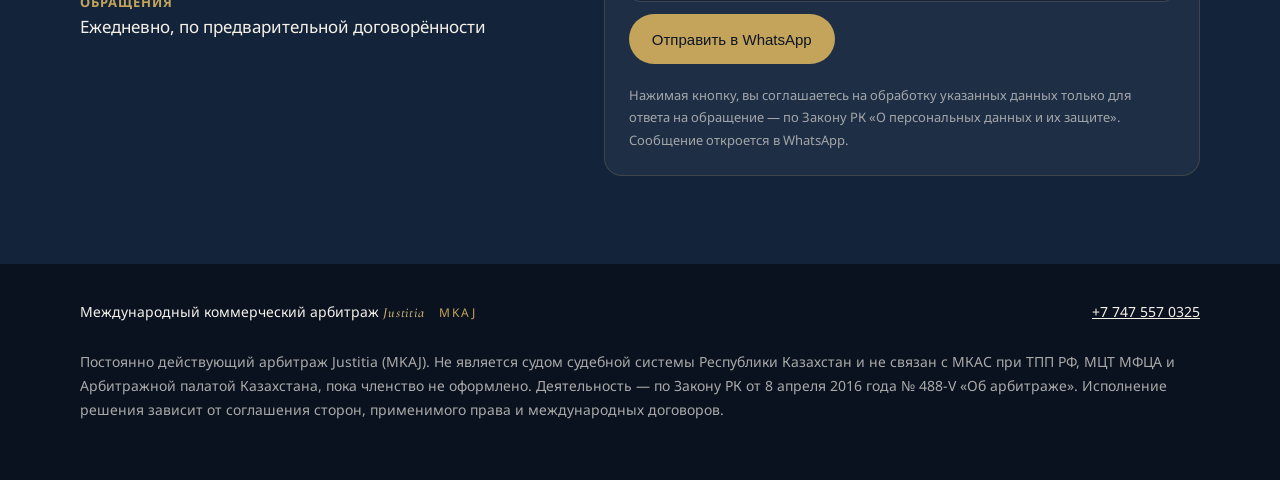
==== commit 76a55aac: "Align MKAJ site with Kazakhstan arbitration law Rename the short mark to MKAJ, state the Law No. 488" ====
--- a/index.html
+++ b/index.html
@@ -5,9 +5,9 @@
     <meta name="viewport" content="width=device-width, initial-scale=1" />
     <meta
       name="description"
-      content="Международный коммерческий арбитраж Justitia (MKAI) — независимое арбитражное учреждение в Республике Казахстан. Консультация: +7 747 557 0325"
+      content="Международный коммерческий арбитраж Justitia (MKAJ) — независимое арбитражное учреждение в Республике Казахстан. Консультация: +7 747 557 0325"
     />
-    <title>MKAI · Justitia — Международный коммерческий арбитраж</title>
+    <title>MKAJ · Justitia — Международный коммерческий арбитраж</title>
     <link rel="icon" href="assets/emblem.svg" type="image/svg+xml" />
     <link rel="preconnect" href="https://fonts.googleapis.com" />
     <link rel="preconnect" href="https://fonts.gstatic.com" crossorigin />
@@ -24,14 +24,14 @@
         <a class="brand" href="#top">
           <img src="assets/emblem.svg" alt="" width="46" height="46" />
           <span class="brand-text">
-            <strong data-i18n="brand">MKAI</strong>
+            <strong data-i18n="brand">MKAJ</strong>
             <span class="brand-justitia">Justitia</span>
           </span>
         </a>
         <nav class="nav" aria-label="primary">
-          <a href="#about" data-i18n="navAbout">Об учреждении</a>
+          <a href="#about" data-i18n="navAbout">Об арбитраже</a>
           <a href="#disputes" data-i18n="navDisputes">Споры</a>
-          <a href="#procedure" data-i18n="navProcedure">Порядок</a>
+          <a href="reglament.html" data-i18n="navRules">Регламент</a>
           <a href="#clause" data-i18n="navClause">Оговорка</a>
           <a href="#contact" data-i18n="navContact">Контакты</a>
         </nav>
@@ -51,14 +51,14 @@
       <section class="hero" id="top">
         <div class="wrap hero-grid">
           <div>
-            <p class="kicker" data-i18n="kicker">Республика Казахстан · независимое арбитражное учреждение</p>
+            <p class="kicker" data-i18n="kicker">Постоянно действующий арбитраж · Республика Казахстан</p>
             <h1>
               <span class="hero-line" data-i18n="h1Lead">Международный коммерческий арбитраж</span>
               <span class="justitia">Justitia</span>
             </h1>
             <p class="lead" data-i18n="lead">
-              Рассматриваем коммерческие споры с иностранным элементом и внутренние хозяйственные разногласия —
-              конфиденциально, по соглашению сторон и в соответствии с законодательством Республики Казахстан.
+              Гражданско-правовые споры сторон из Казахстана и из-за рубежа рассматриваем при письменном арбитражном
+              соглашении — по Закону Республики Казахстан от 8 апреля 2016 года № 488-V «Об арбитраже».
             </p>
             <div class="actions">
               <a class="btn btn-gold" href="#contact" data-wa-consult data-i18n="ctaConsult">Консультация в WhatsApp</a>
@@ -70,7 +70,7 @@
             <ul>
               <li data-i18n="heroLi1">Поставка, подряд, дистрибуция и внешнеторговые контракты</li>
               <li data-i18n="heroLi2">Корпоративные и инвестиционные разногласия</li>
-              <li data-i18n="heroLi3">Нужно решение, признаваемое за рубежом</li>
+              <li data-i18n="heroLi3">Нужно арбитражное решение вне государственного суда</li>
             </ul>
           </aside>
         </div>
@@ -79,33 +79,34 @@
       <section class="section" id="about">
         <div class="wrap">
           <div class="section-head">
-            <p class="kicker" data-i18n="aboutKicker">Об учреждении</p>
-            <h2 data-i18n="aboutTitle">Арбитраж вне государственного суда — по воле сторон</h2>
+            <p class="kicker" data-i18n="aboutKicker">Об арбитраже</p>
+            <h2 data-i18n="aboutTitle">Не суд, а арбитраж по соглашению сторон</h2>
             <p data-i18n="aboutLead">
-              Мы администрируем арбитраж в Казахстане: помогаем сторонам сформировать состав, провести процедуру и получить
-              решение, которое можно исполнять в стране и — при соблюдении конвенционных условий — за её пределами.
+              MKAJ — постоянно действующий арбитраж Justitia. Мы не входим в судебную систему Республики Казахстан. Спор
+              передаётся только при письменном арбитражном соглашении. Регламент, если стороны не договорились об ином,
+              становится частью этого соглашения.
             </p>
           </div>
           <div class="cards">
             <article class="card">
               <h3 data-i18n="card1Title">Независимость</h3>
               <p data-i18n="card1Text">
-                Не государственный суд и не орган исполнительной власти. Состав и процедура определяются соглашением сторон и
-                регламентом учреждения.
+                Не суд судебной системы РК и не государственный орган. Арбитры независимы; вмешательство в их деятельность
+                недопустимо, кроме случаев, прямо указанных в Законе «Об арбитраже».
               </p>
             </article>
             <article class="card">
               <h3 data-i18n="card2Title">Конфиденциальность</h3>
               <p data-i18n="card2Text">
-                Разбирательство закрытое. Материалы дела и само обращение не публикуются без согласия сторон, если иное не
-                следует из закона.
+                Сведения из разбирательства не разглашаются без согласия сторон. Арбитражные решения публикуются только при
+                таком согласии — так требует статья 16 Закона.
               </p>
             </article>
             <article class="card">
               <h3 data-i18n="card3Title">Исполнимость</h3>
               <p data-i18n="card3Text">
-                Казахстан участвует в Нью-Йоркской конвенции 1958 года. При правильной оговорке решение может признаваться в
-                большинстве юрисдикций.
+                В Казахстане решение исполняется по главе 7 Закона. За рубежом признание зависит от Нью-Йоркской конвенции
+                1958 года, места арбитража и права страны исполнения — гарантии «везде» закон не даёт.
               </p>
             </article>
           </div>
@@ -118,15 +119,17 @@
             <article class="law">
               <h3 data-i18n="law1Title">Закон «Об арбитраже»</h3>
               <p data-i18n="law1Text">
-                Основной национальный акт — Закон Республики Казахстан от 8 апреля 2016 года № 488-V. Он опирается на Типовой
-                закон ЮНСИТРАЛ и регулирует как внутренний, так и международный арбитраж.
-              </p>
-            </article>
-            <article class="law">
-              <h3 data-i18n="law2Title">Международные договоры</h3>
+                Закон Республики Казахстан от 8 апреля 2016 года № 488-V регулирует и внутренние, и международные споры из
+                гражданско-правовых отношений. Отдельного «статуса международного коммерческого арбитража» закон не создаёт:
+                достаточно постоянно действующего арбитража и письменного соглашения сторон.
+              </p>
+            </article>
+            <article class="law">
+              <h3 data-i18n="law2Title">Что обязано быть на сайте</h3>
               <p data-i18n="law2Text">
-                Для признания и приведения в исполнение иностранных решений применяются Нью-Йоркская конвенция 1958 года (для
-                Казахстана — с 18 февраля 1996 года) и Европейская конвенция 1961 года.
+                Статья 16 требует открыто разместить сведения об арбитраже, юридический адрес, регламент и реестр арбитров.
+                Решения — только с согласия сторон. Регламент опубликован отдельной страницей; полный адрес и реестр
+                дополняются после государственной регистрации и утверждения состава.
               </p>
             </article>
           </div>
@@ -139,8 +142,8 @@
             <p class="kicker" data-i18n="disputesKicker">Компетенция</p>
             <h2 data-i18n="disputesTitle">Какие споры принимаем</h2>
             <p data-i18n="disputesLead">
-              К рассмотрению принимаются гражданско-правовые споры, которые стороны вправе передать в арбитраж.
-              Публично-правовые и иные неарбитрабельные категории законом исключены.
+              По статье 8 Закона в арбитраж передаются споры из гражданско-правовых отношений между физическими и (или)
+              юридическими лицами — если есть письменное соглашение и спор не относится к изъятиям закона.
             </p>
           </div>
           <div class="cards">
@@ -162,7 +165,28 @@
         </div>
       </section>
 
-      <section class="section section-muted" id="procedure">
+      <section class="section section-muted" id="limits">
+        <div class="wrap">
+          <div class="section-head">
+            <p class="kicker" data-i18n="limitsKicker">Статьи 8 и 9 Закона</p>
+            <h2 data-i18n="limitsTitle">Что арбитраж не вправе рассматривать</h2>
+            <p data-i18n="limitsLead">
+              Эти изъятия прямо установлены законом. Если спор в перечне — оговорка не поможет, дело надлежит государственному
+              суду либо иному порядку.
+            </p>
+          </div>
+          <ul class="limits">
+            <li data-i18n="lim1">Интересы несовершеннолетних, недееспособных или ограниченно дееспособных лиц</li>
+            <li data-i18n="lim2">Потребительские займы и микрокредиты банков, МФО и коллекторов с физическими лицами вне предпринимательства</li>
+            <li data-i18n="lim3">Реабилитация и банкротство; споры субъектов естественных монополий с потребителями; споры государственных органов и субъектов квазигосударственного сектора</li>
+            <li data-i18n="lim4">Личные неимущественные отношения, не связанные с имущественными</li>
+            <li data-i18n="lim5">Споры с госорганами, госпредприятиями и компаниями с долей государства 50% и более — без письменного согласия уполномоченного органа</li>
+            <li data-i18n="lim6">Договор присоединения и заём с физическим лицом, не ИП: соглашение действительно, только если заключено после возникновения оснований для иска</li>
+          </ul>
+        </div>
+      </section>
+
+      <section class="section" id="procedure">
         <div class="wrap">
           <div class="section-head">
             <p class="kicker" data-i18n="procedureKicker">Порядок</p>
@@ -173,31 +197,31 @@
               <span class="step-num">01</span>
               <h3 data-i18n="s1Title">Оговорка или соглашение</h3>
               <p data-i18n="s1Text">
-                Стороны заранее включают оговорку в договор либо заключают отдельное арбитражное соглашение после возникновения
-                спора.
+                Письменное соглашение: оговорка в договоре, отдельный документ либо обмен письмами и электронными документами
+                (статья 9).
               </p>
             </article>
             <article class="step">
               <span class="step-num">02</span>
               <h3 data-i18n="s2Title">Иск и отзыв</h3>
               <p data-i18n="s2Text">
-                Истец направляет уведомление об арбитраже. Ответчик представляет позицию. Секретариат проверяет комплектность.
+                Истец подаёт исковое заявление по статье 23 и направляет копию ответчику. Ответчик вправе представить отзыв.
               </p>
             </article>
             <article class="step">
               <span class="step-num">03</span>
               <h3 data-i18n="s3Title">Состав</h3>
               <p data-i18n="s3Text">
-                Один арбитр или коллегия из трёх. Стороны назначают арбитров; при разногласии учреждение завершает формирование
-                состава.
+                Число арбитров должно быть нечётным. Если стороны не договорились иначе, избираются трое. Единоличный арбитр
+                должен иметь высшее юридическое образование.
               </p>
             </article>
             <article class="step">
               <span class="step-num">04</span>
               <h3 data-i18n="s4Title">Решение</h3>
               <p data-i18n="s4Text">
-                После обмена позициями и, при необходимости, слушания выносится письменное решение. Сроки стороны могут
-                согласовать отдельно.
+                Разбирательство начинается, когда просьба о передаче спора получена ответчиком, если стороны не договорились
+                об ином. Решение выносится письменно.
               </p>
             </article>
           </div>
@@ -210,19 +234,64 @@
             <p class="kicker" data-i18n="clauseKicker">Для договора</p>
             <h2 data-i18n="clauseTitle">Рекомендуемая арбитражная оговорка</h2>
             <p data-i18n="clauseLead">
-              Вставьте текст в раздел о разрешении споров. Язык, место арбитража и число арбитров можно уточнить под конкретную
-              сделку.
+              Оговорка должна быть письменной и называть этот арбитраж. Для договора присоединения и потребительского займа она
+              действительна лишь после возникновения оснований для иска.
             </p>
           </div>
           <div class="clause-box">
             <blockquote data-clause data-i18n="clauseText">
               Все споры, разногласия или требования, возникающие из настоящего договора или в связи с ним, в том числе
               касающиеся его заключения, изменения, исполнения, нарушения, прекращения или недействительности, подлежат
-              окончательному разрешению в Международном коммерческом арбитраже Justitia (MKAI, Республика Казахстан) в
-              соответствии с его регламентом. Место арбитража — Республика Казахстан. Язык разбирательства — русский. Состав —
-              один арбитр, если стороны не согласуют иное.
+              окончательному разрешению в постоянно действующем арбитраже «Международный коммерческий арбитраж Justitia»
+              (MKAJ, Республика Казахстан) в соответствии с его регламентом. Место арбитражного разбирательства — Республика
+              Казахстан. Язык — русский. Число арбитров — один, если стороны письменно не согласуют иное нечётное число.
             </blockquote>
             <button class="btn btn-gold" type="button" data-copy data-i18n="copy">Скопировать текст</button>
+            <p class="clause-note" data-i18n="clauseNote">
+              Если стороны не укажут число арбитров, по статье 14 Закона назначаются трое.
+            </p>
+          </div>
+        </div>
+      </section>
+
+      <section class="section section-muted" id="register">
+        <div class="wrap">
+          <div class="section-head">
+            <p class="kicker" data-i18n="regKicker">Статья 16 Закона</p>
+            <h2 data-i18n="regTitle">Обязательные сведения</h2>
+            <p data-i18n="regLead">
+              Постоянно действующий арбитраж обязан открыто публиковать наименование, юридический адрес, регламент и реестр
+              арбитров. Пока юридическое лицо не зарегистрировано и реестр не утверждён, на сайте указываем то, что уже можно
+              раскрыть без вымысла.
+            </p>
+          </div>
+          <div class="laws">
+            <article class="law">
+              <h3 data-i18n="reg1Title">Наименование</h3>
+              <p data-i18n="reg1Text">Международный коммерческий арбитраж Justitia (MKAJ). Это наименование арбитража, а не суда.</p>
+            </article>
+            <article class="law">
+              <h3 data-i18n="reg2Title">Юридический адрес</h3>
+              <p data-i18n="reg2Text">
+                Республика Казахстан. Полный юридический адрес будет опубликован сразу после государственной регистрации —
+                без адреса статья 16 не исполнена до конца.
+              </p>
+            </article>
+            <article class="law">
+              <h3 data-i18n="reg3Title">Регламент</h3>
+              <p>
+                <span data-i18n="reg3Text">Порядок деятельности и правила разбирательства.</span>
+                <a href="reglament.html" data-i18n="reg3Link">Открыть регламент</a>
+              </p>
+            </article>
+            <article class="law">
+              <h3 data-i18n="reg4Title">Реестр арбитров</h3>
+              <p data-i18n="reg4Text">
+                Реестр должен содержать Ф.И.О., опыт работы, учёную степень (при наличии) и число рассмотренных дел. Список
+                публикуется после утверждения. Кандидат: не моложе 30 лет, высшее образование, стаж по специальности не менее
+                пяти лет; единоличный арбитр — высшее юридическое образование.
+              </p>
+            </article>
           </div>
         </div>
       </section>
@@ -266,7 +335,8 @@
             </label>
             <button class="btn btn-gold" type="submit" data-i18n="send">Отправить в WhatsApp</button>
             <p class="note" data-i18n="formNote">
-              Сообщение откроется в WhatsApp. Личные данные используем только для ответа на запрос.
+              Нажимая кнопку, вы соглашаетесь на обработку указанных данных только для ответа на обращение — по Закону РК «О
+              персональных данных и их защите». Сообщение откроется в WhatsApp.
             </p>
           </form>
         </div>
@@ -279,13 +349,14 @@
           <span>
             <span data-i18n="footerName">Международный коммерческий арбитраж</span>
             <em class="justitia-inline">Justitia</em>
-            <span class="footer-mark">MKAI</span>
+            <span class="footer-mark">MKAJ</span>
           </span>
           <a data-phone href="tel:+77475570325">+7 747 557 0325</a>
         </div>
         <p data-i18n="footerLegal">
-          Независимое арбитражное учреждение. Не является государственным судом Республики Казахстан и не связано с МКАС при
-          ТПП РФ, МЦТ МФЦА и иными центрами. Исполнение решений зависит от содержания соглашения сторон, применимого права и
+          Постоянно действующий арбитраж Justitia (MKAJ). Не является судом судебной системы Республики Казахстан и не связан с
+          МКАС при ТПП РФ, МЦТ МФЦА и Арбитражной палатой Казахстана, пока членство не оформлено. Деятельность — по Закону РК
+          от 8 апреля 2016 года № 488-V «Об арбитраже». Исполнение решения зависит от соглашения сторон, применимого права и
           международных договоров.
         </p>
       </div>
--- a/css/styles.css
+++ b/css/styles.css
@@ -452,6 +452,45 @@
   gap: 16px;
 }
 
+.limits {
+  margin: 0;
+  padding: 0;
+  list-style: none;
+  display: grid;
+  gap: 12px;
+}
+
+.limits li {
+  background: var(--paper);
+  border: 1px solid rgba(18, 35, 58, 0.08);
+  border-radius: var(--radius);
+  padding: 18px 22px 18px 28px;
+  box-shadow: var(--shadow);
+  position: relative;
+}
+
+.limits li::before {
+  content: "";
+  position: absolute;
+  left: 12px;
+  top: 26px;
+  width: 8px;
+  height: 1px;
+  background: var(--gold);
+}
+
+.clause-note,
+.law a {
+  display: inline-block;
+  margin-top: 12px;
+  color: var(--navy);
+}
+
+.section-muted .law a {
+  color: var(--navy);
+  font-weight: 600;
+}
+
 .clause-box {
   background: var(--paper);
   border: 1px solid rgba(18, 35, 58, 0.08);
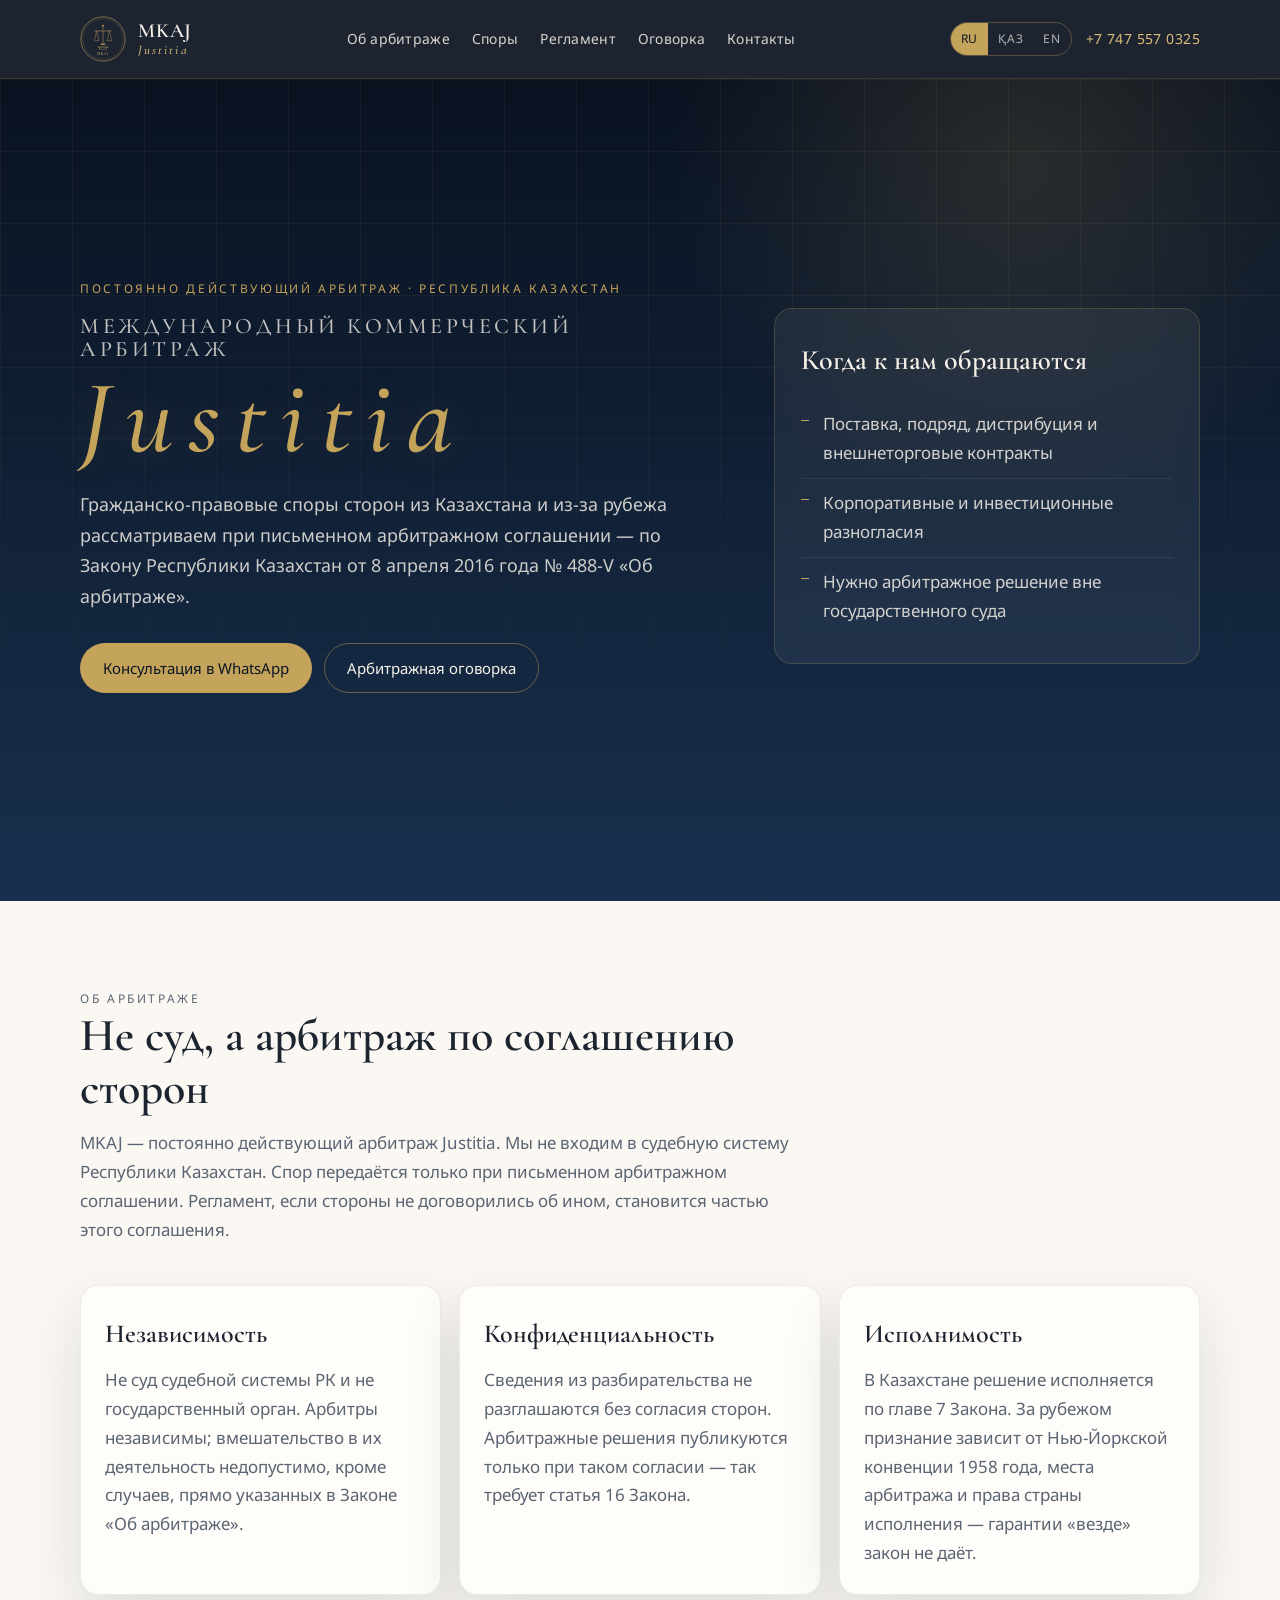
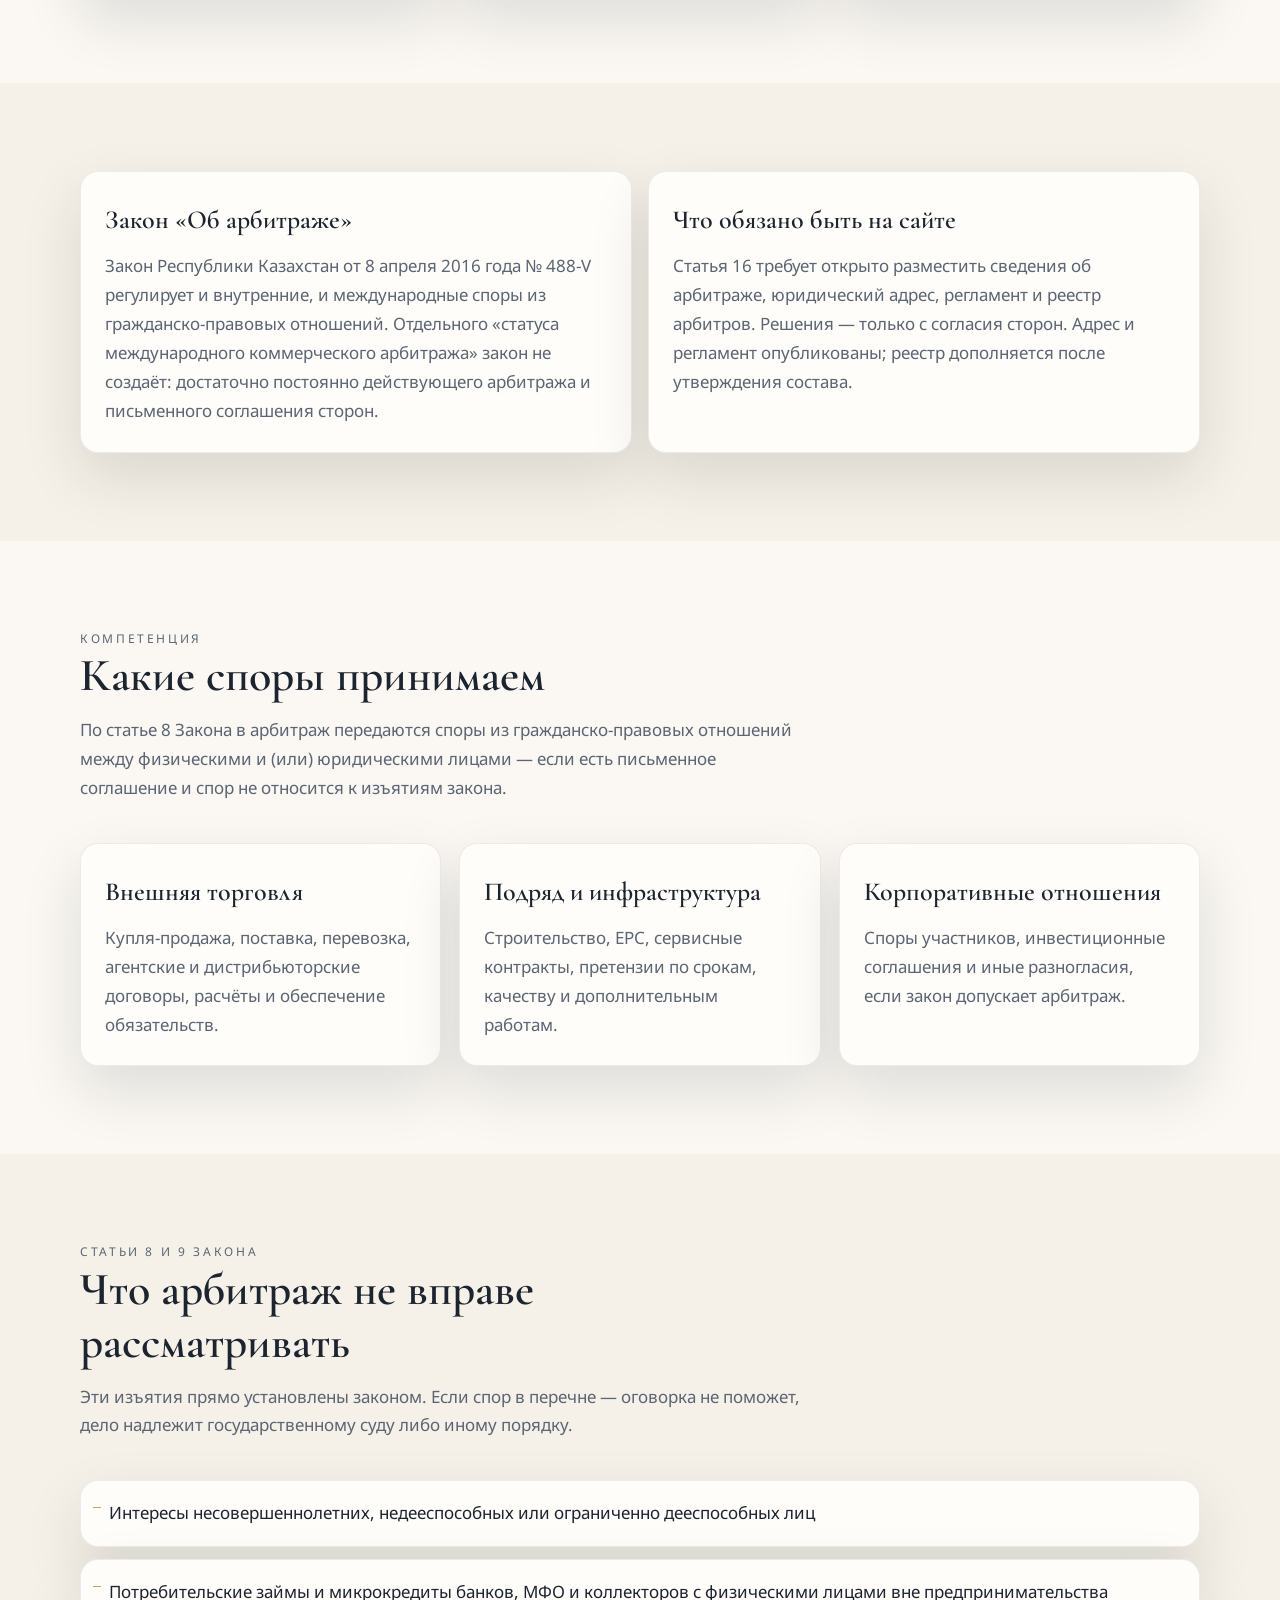
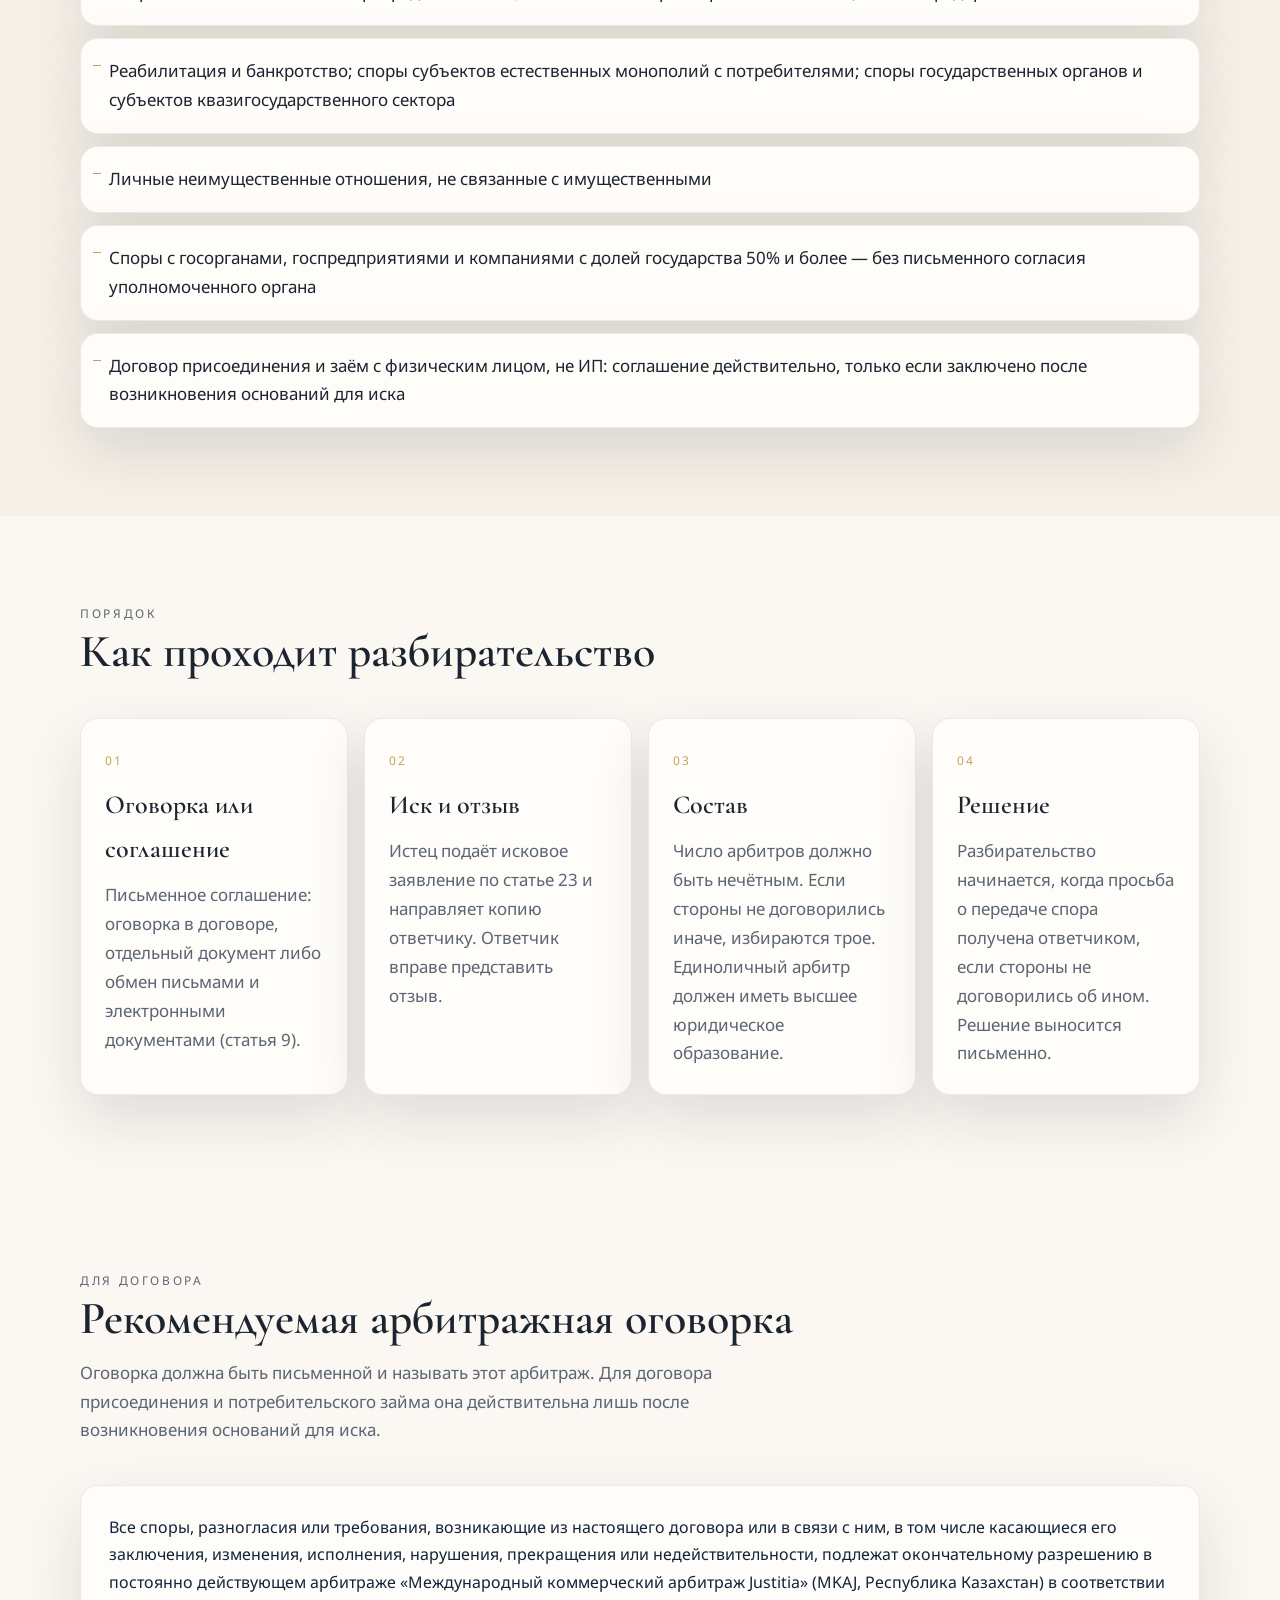
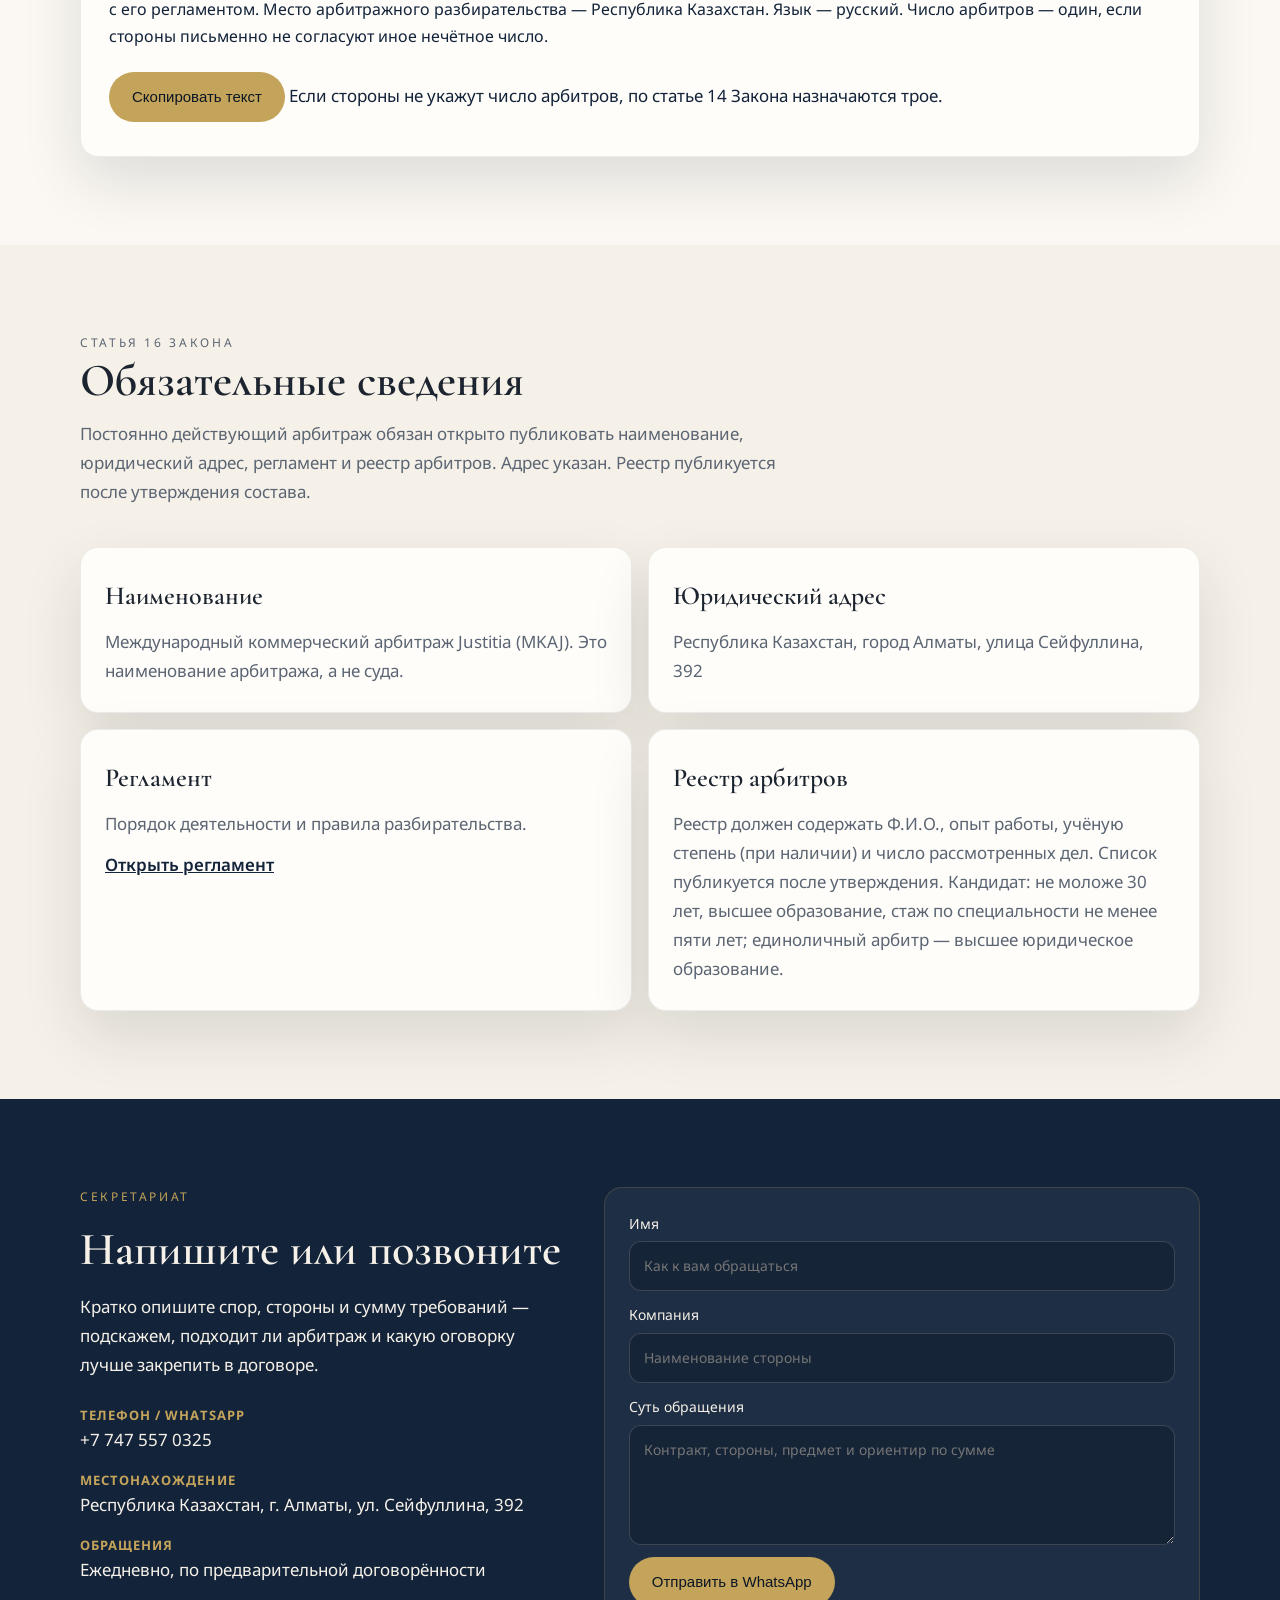
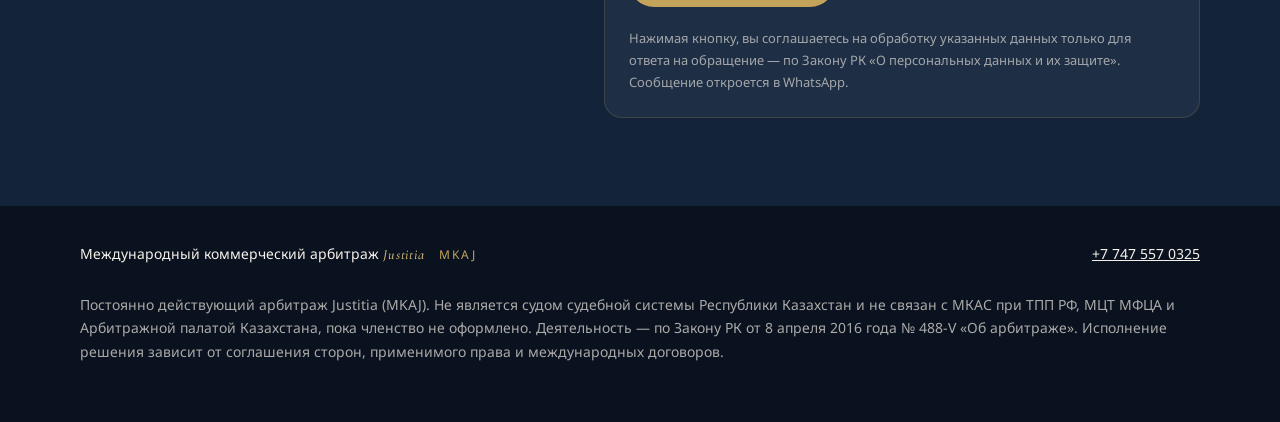
==== commit a67bed5e: "Publish the Almaty legal address on the MKAJ site Add Republic of Kazakhstan, Almaty, 392 Seifullin " ====
--- a/index.html
+++ b/index.html
@@ -128,8 +128,7 @@
               <h3 data-i18n="law2Title">Что обязано быть на сайте</h3>
               <p data-i18n="law2Text">
                 Статья 16 требует открыто разместить сведения об арбитраже, юридический адрес, регламент и реестр арбитров.
-                Решения — только с согласия сторон. Регламент опубликован отдельной страницей; полный адрес и реестр
-                дополняются после государственной регистрации и утверждения состава.
+                Решения — только с согласия сторон. Адрес и регламент опубликованы; реестр дополняется после утверждения состава.
               </p>
             </article>
           </div>
@@ -261,8 +260,7 @@
             <h2 data-i18n="regTitle">Обязательные сведения</h2>
             <p data-i18n="regLead">
               Постоянно действующий арбитраж обязан открыто публиковать наименование, юридический адрес, регламент и реестр
-              арбитров. Пока юридическое лицо не зарегистрировано и реестр не утверждён, на сайте указываем то, что уже можно
-              раскрыть без вымысла.
+              арбитров. Адрес указан. Реестр публикуется после утверждения состава.
             </p>
           </div>
           <div class="laws">
@@ -272,10 +270,7 @@
             </article>
             <article class="law">
               <h3 data-i18n="reg2Title">Юридический адрес</h3>
-              <p data-i18n="reg2Text">
-                Республика Казахстан. Полный юридический адрес будет опубликован сразу после государственной регистрации —
-                без адреса статья 16 не исполнена до конца.
-              </p>
+              <p data-i18n="reg2Text">Республика Казахстан, город Алматы, улица Сейфуллина, 392</p>
             </article>
             <article class="law">
               <h3 data-i18n="reg3Title">Регламент</h3>
@@ -312,7 +307,7 @@
               </div>
               <div>
                 <strong data-i18n="placeLabel">Местонахождение</strong>
-                <span data-i18n="placeValue">Республика Казахстан</span>
+                <span data-i18n="placeValue">Республика Казахстан, г. Алматы, ул. Сейфуллина, 392</span>
               </div>
               <div>
                 <strong data-i18n="hoursLabel">Обращения</strong>
